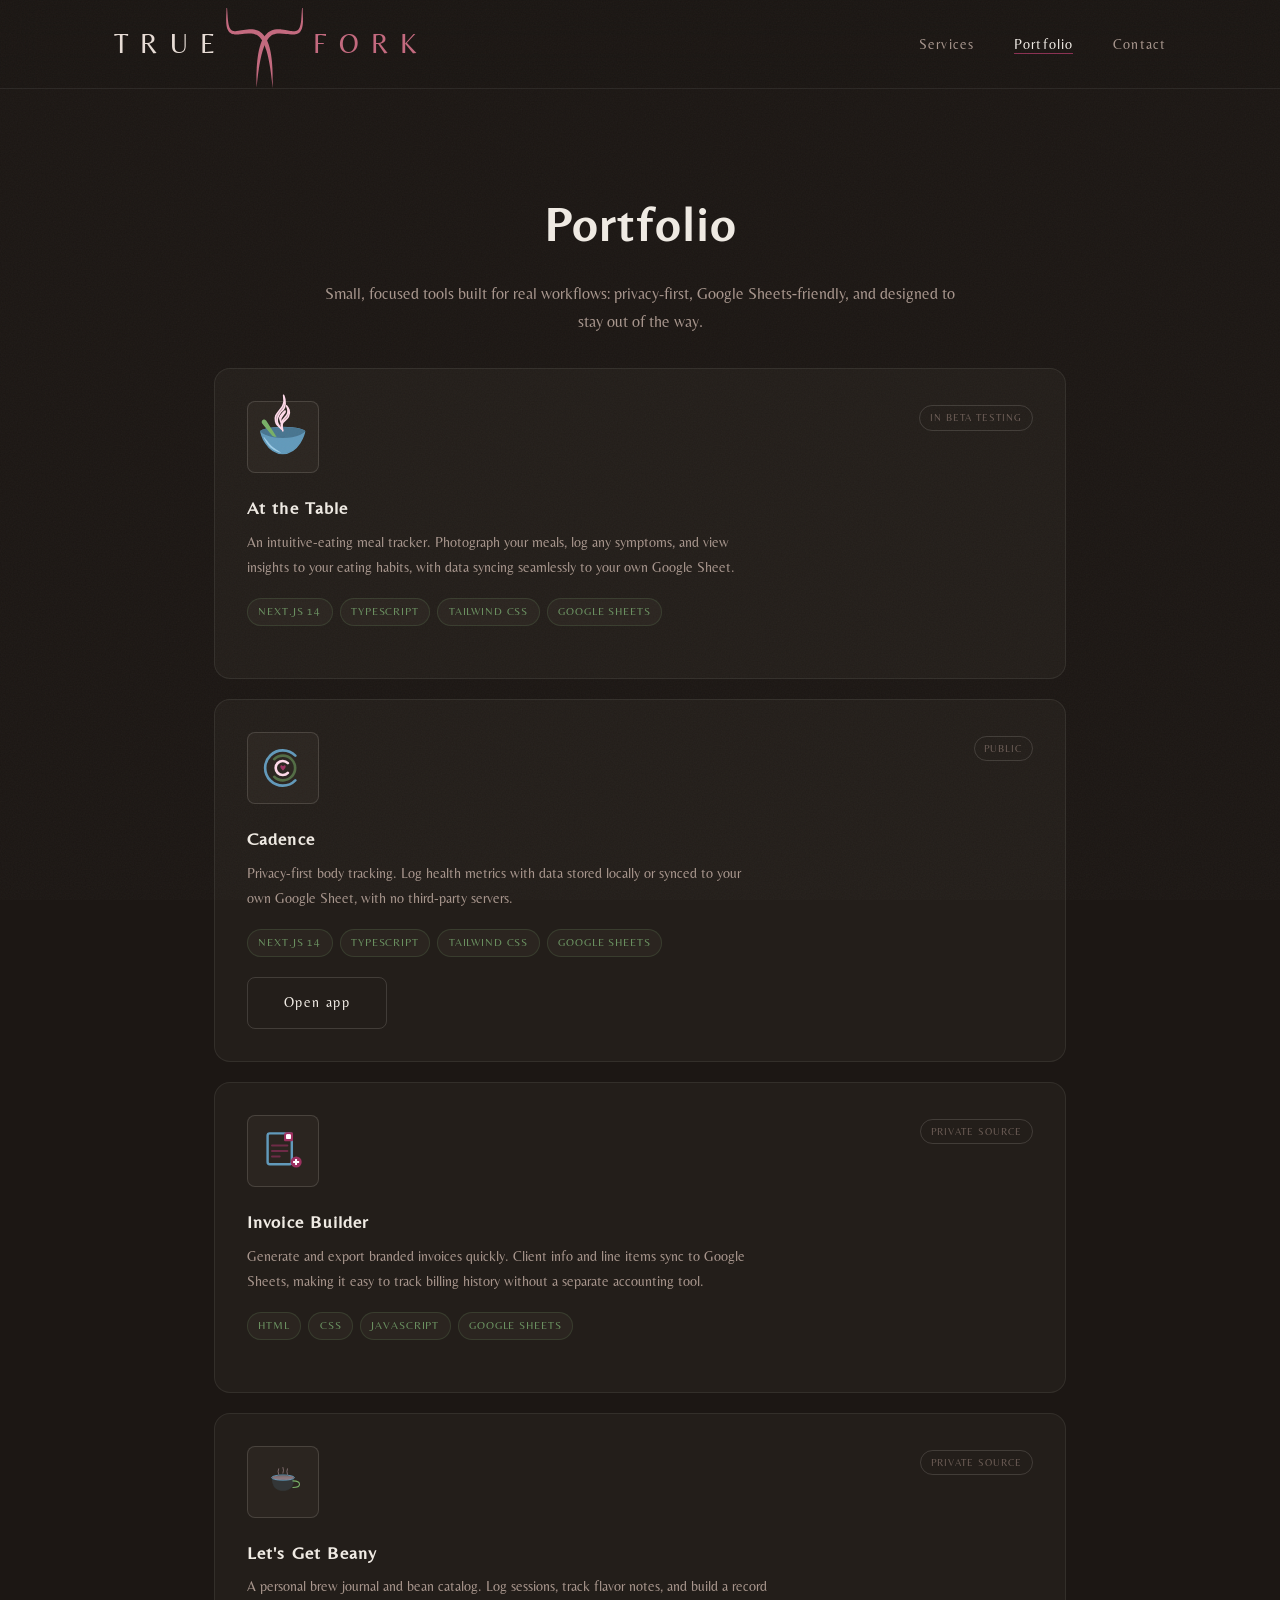
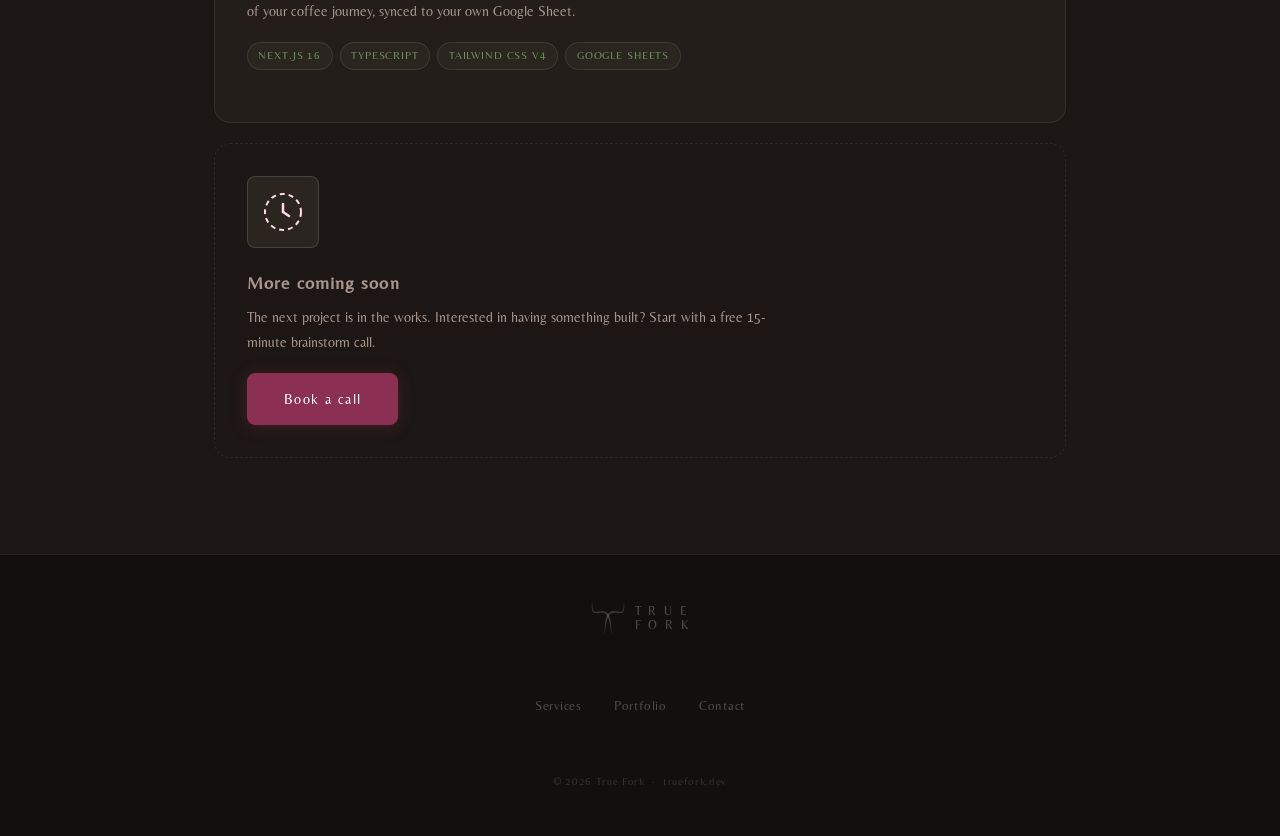
==== portfolio.html @ 31371f42 "deploy: theselfstudy/truefork-src@282e611e99841d359eaeb8f380837d7faf328e7d" ====
<!DOCTYPE html>
<html lang="en">
<head>
  <meta charset="UTF-8">
  <meta name="viewport" content="width=device-width, initial-scale=1.0">
  <title>Portfolio | True Fork</title>
  <meta name="description" content="Apps built by True Fork: practical tools for health tracking, invoicing, coffee logging, and more.">
  <link rel="preconnect" href="https://fonts.googleapis.com">
  <link rel="preconnect" href="https://fonts.gstatic.com" crossorigin>
  <link href="https://fonts.googleapis.com/css2?family=Belleza&display=swap" rel="stylesheet">
  <link rel="stylesheet" href="css/styles.css">
</head>
<body>

  <!-- ==================== HEADER ==================== -->
  <header>
    <nav>
      <a href="/" class="logo-link" aria-label="True Fork home">
        <span class="logo-true">T R U E</span>
        <svg class="logo-icon"
             id="fork-icon"
             viewBox="300 0 1200 1640"
             aria-hidden="true"
             focusable="false">
          <g class="tine-right">
          <path fill="currentColor" d="M1360.76,364.989l8.126,0.435c-0.099,1.333 -0.309,2.656 -0.408,3.988c-0.057,0.761 0.027,9.895 0.034,10.756c0.445,48.872 4.826,104.876 3.617,151.304c-1.654,63.552 -11.908,129.095 -62.617,156.01c-21.771,11.555 -42.832,11.836 -58.944,11.886c-34.491,0.108 -71.457,-4.331 -91.075,-6.533c-28.966,-3.252 -52.44,-5.823 -80.057,-6.206c-36.338,-0.504 -61.518,4.913 -83.503,14.813c-7.987,3.597 -27.406,13.107 -47.825,34.88c-1.133,1.209 -8.478,9.078 -16.068,19.234c-1.731,2.316 -9.658,12.922 -19.64,30.337c-3.822,6.668 -9.982,17.74 -19.67,39.404c-17.604,39.368 -28.422,77.781 -33.701,96.093c-12.764,44.276 -20.83,84 -26.016,109.715c-8.84,43.833 -14.304,79.631 -18.372,105.902c-11.871,76.682 -18.537,142.936 -21.925,175.036c-3.011,28.543 -5.079,50.992 -5.986,60.674c-1.429,-50.893 -1.626,-76.208 -1.585,-104.517c0.081,-56.565 1.423,-103.398 3.264,-141.899c0.281,-5.879 3.644,-68.616 10.134,-121.2c5.648,-45.767 11.76,-78.723 16.229,-100.288c0.011,-0.05 2.773,-13.076 6.826,-29.117c9.317,-36.87 18.413,-62.193 24.516,-77.783c3.023,-7.723 7.289,-17.107 7.959,-18.579c10.995,-24.183 19.922,-38.205 23.946,-44.453c13.939,-21.641 25.486,-33.844 30.56,-39.109c16.595,-17.219 34.011,-30.144 53.539,-40.058c13.611,-6.91 38.894,-17.978 78.789,-20.972c30.004,-2.252 57.022,0.932 64.73,1.81c29.343,3.346 59.828,9.209 94.956,14.944c9.422,1.538 37.754,6.133 62.861,6.927c28.581,0.904 43.603,-11.053 53.256,-23.536c23.376,-30.23 30.041,-85.275 33.849,-126.946c4.082,-44.665 5.55,-96.322 9.762,-137.424c0.079,-0.774 0.097,-0.769 0.158,-1.529c0.159,-1.998 0.122,-1.997 0.281,-3.999Z"/>
          </g>
          <g class="tine-left">
          <path fill="currentColor" d="M406.214,365.424l8.126,-0.435c0.106,1.332 0.175,2.667 0.281,3.999c0.341,4.285 1.777,14.244 4.4,57.335c1.86,30.554 3.756,69.145 7.913,105.045c7.513,64.87 23.005,109.754 56.305,122.741c14.143,5.516 28.584,4.4 36.515,3.932c25.348,-1.499 49.199,-5.56 76.808,-10.23c30.866,-5.222 66.692,-11.772 97.317,-13.362c29.551,-1.534 69.853,-0.389 108.245,16.173c28.98,12.503 48.027,29.117 58.737,39.478c13.417,12.98 22.514,24.868 29.202,34.361c13.097,18.59 20.983,34.289 23.956,40.206c1.296,2.58 8.105,16.135 14.83,32.897c4.937,12.305 9.71,26.765 10.486,29.116c9.825,29.768 16.525,57.743 20.7,76.763c0.059,0.266 2.55,11.917 5.495,28.238c8.606,47.699 12.738,87.889 13.528,95.57c4.109,39.963 6.839,80.965 8.006,107.119c0.593,13.294 3.494,78.307 2.801,166.323c-0.142,18.168 -0.844,47.202 -0.943,51.306c-0.243,10.073 -0.253,10.068 -0.552,20.718c-1.725,-18.416 -2.773,-30.44 -8.54,-84.897c-9.404,-88.802 -18.201,-143.274 -22.113,-168.454c-7.161,-46.094 -13.467,-78.134 -19.647,-107.93c-10.901,-52.556 -20.367,-84.496 -25.337,-101.569c-14.812,-50.886 -28.217,-80.199 -35.655,-96.13c-3.654,-7.828 -10.92,-22.993 -22.711,-41.688c-2.382,-3.777 -11.103,-17.705 -24.84,-32.968c-6.538,-7.263 -21.814,-23.18 -44.063,-34.606c-20.844,-10.705 -40.498,-13.969 -44.41,-14.656c-18.792,-3.3 -37.742,-3.709 -60.22,-2.775c-33.049,1.374 -67.903,6.51 -98.116,9.288c-7.946,0.731 -42.134,4.01 -71.552,2.764c-20.781,-0.881 -60.896,-6.964 -85.302,-52.268c-18.042,-33.49 -22.562,-79.116 -23.099,-126.616c-0.363,-32.143 2.544,-85.875 3.442,-119.583c0.386,-14.491 0.421,-23.715 0.417,-29.692c-0.001,-1.403 0.007,-1.403 -0.002,-1.525c-0.149,-2.002 -0.259,-1.988 -0.408,-3.988Z"/>
          </g>
        </svg>
        <span class="logo-fork">F O R K</span>
      </a>

      <button class="nav-toggle" aria-label="Toggle navigation" aria-expanded="false">
        <span></span>
        <span></span>
        <span></span>
      </button>

      <ul class="nav-links" role="list">
        <li><a href="/#services">Services</a></li>
        <li><a href="portfolio.html" aria-current="page">Portfolio</a></li>
        <li><a href="/#contact">Contact</a></li>
      </ul>
    </nav>
  </header>

  <!-- ==================== MAIN ==================== -->
  <main>

    <section class="portfolio-hero">
      <h1>Portfolio</h1>
      <p>Small, focused tools built for real workflows: privacy-first, Google Sheets&#8209;friendly, and designed to stay out of the way.</p>
    </section>

    <div class="portfolio-grid">

      <!-- At the Table -->
      <article class="app-card">
        <div class="app-card-body">
          <div class="app-icon">
            <svg width="52" height="52" viewBox="60 400 1700 1290"
                 fill="none" stroke-linecap="round" stroke-linejoin="round"
                 overflow="visible" aria-hidden="true">
              <defs>
                <clipPath id="att-clip">
                  <rect x="-200" y="360" width="2200" height="540"/>
                  <path d="M96.26,833.726c-0.536,-0.54 -0.8,-0.82 -0.8,-0.82c-0,-0 4.106,0.892 5.1,-0.161c19.402,-20.543 241.561,-131.967 814.354,-131.967c588.747,0 783.934,125.081 790.137,131.967c0.096,0.107 0.144,0.161 0.144,0.161c-0,-0 -2.21,0.767 -2.261,0.82c-4.538,4.723 -209.585,216.274 -800.795,216.274c-580.513,0 -791.474,-201.78 -805.879,-216.274Z" fill="black" stroke="none"/>
                </clipPath>
              </defs>
              <path vector-effect="non-scaling-stroke" stroke="#3D5A6B" fill="#3D5A6B" stroke-width="1.5"
                    d="M1705.12,835.715c13.528,48.303 -206.787,822.994 -804.326,822.994c-599.014,0 -817.926,-774.179 -804.532,-822.256c0.225,-0.807 0.452,-1.613 0.68,-2.418c19.402,-20.475 243.044,-142.443 815.837,-142.443c588.747,-0 786.071,137.02 792.274,143.883c0.022,0.08 0.045,0.16 0.067,0.24Z"/>
              <path stroke="none" fill="white" fill-opacity="0.18"
                    d="M189.089,1038.04c25.495,-10.791 188.512,237.441 301.521,341.516c133.213,122.683 343.602,226.96 339.866,241.187c-8.453,32.189 -296.076,-85.974 -422.238,-223.823c-117.599,-128.495 -232.135,-353.384 -219.149,-358.88Z"/>
              <path vector-effect="non-scaling-stroke" stroke="#2d4452" fill="#2d4452" stroke-width="1.5"
                    d="M96.26,833.726c-0.536,-0.54 -0.8,-0.82 -0.8,-0.82c-0,-0 4.106,0.892 5.1,-0.161c19.402,-20.543 241.561,-131.967 814.354,-131.967c588.747,0 783.934,125.081 790.137,131.967c0.096,0.107 0.144,0.161 0.144,0.161c-0,-0 -2.21,0.767 -2.261,0.82c-4.538,4.723 -209.585,216.274 -800.795,216.274c-580.513,0 -791.474,-201.78 -805.879,-216.274Z"/>
              <path vector-effect="non-scaling-stroke" stroke="#4A6741" fill="#4A6741" stroke-width="1.5"
                    clip-path="url(#att-clip)"
                    d="M781.964,1276.66c-205.954,-250.512 -413.475,-499.733 -619.429,-750.245c-2.677,-3.257 -4.612,-7.096 -6.36,-10.933c-1.702,-3.732 -3.01,-7.664 -3.939,-11.66c-0.914,-3.936 -1.429,-7.982 -1.566,-12.021c-0.137,-4.012 0.119,-8.056 0.747,-12.022c0.629,-3.966 1.635,-7.89 3.006,-11.665c1.379,-3.798 3.119,-7.487 5.206,-10.947c2.118,-3.513 4.577,-6.848 7.349,-9.872c0.012,-0.013 9.437,-8.438 9.445,-8.443c3.643,-2.12 7.096,-4.611 10.932,-6.36c3.733,-1.702 7.664,-3.009 11.66,-3.938c3.936,-0.915 7.982,-1.429 12.021,-1.567c4.013,-0.137 8.056,0.119 12.022,0.748c3.966,0.628 7.891,1.635 11.665,3.005c3.798,1.379 7.487,3.119 10.948,5.206c3.513,2.118 6.847,4.577 9.871,7.349c3.108,2.849 6.162,5.876 8.431,9.429c174.579,273.305 347.447,547.7 522.026,821.005l-4.035,2.931Z"/>
              <!--
                STEAM KNOBS — edit these three numbers:
                  scale → bigger = larger steam (0.45 was original small)
                  X     → centered formula: 900 − (scale × 1035); nudge + to shift right, − left
                  Y     → more negative = steam rises higher above the bowl
                Current: scale=0.85, X=20, Y=-313
              -->
              <g transform="translate(-1200, -1900) scale(2)">
                <path vector-effect="non-scaling-stroke" stroke="#9D8189" fill="#9D8189" fill-opacity="0.65" stroke-width="1.5"
                      d="M1066.44,700.014c0,-0 6.498,95.026 6.865,95.92c0.368,0.894 -1.656,36.017 -6.865,54.274c-5.655,19.821 -14.254,45.442 -27.067,64.654c-25.06,37.576 -96.778,118.395 -116.796,163.482c-13.683,30.817 -10.418,76.149 -4.929,104.742c4.884,25.445 17.091,49.903 32.933,70.405c17.926,23.199 74.624,68.79 74.624,68.79c1.191,5.368 -65.742,-80.419 -74.624,-127.411c-4.785,-25.312 -3.04,-51.605 4.565,-75.552c9.186,-28.924 27.337,-68.534 50.551,-97.993c26.631,-33.795 58.527,-48.204 78.348,-100.916c14.831,-39.441 10.896,-110.132 5.787,-143.972c-4.273,-28.308 -23.392,-76.423 -23.392,-76.423Z"/>
                <path vector-effect="non-scaling-stroke" stroke="#9D8189" fill="#9D8189" fill-opacity="0.65" stroke-width="1.5"
                      d="M996.418,1110.58c-8.131,27.662 18.878,86.547 18.878,86.547c0,-0 -5.637,-55.423 2.66,-74.23c12.714,-28.816 59.564,-84.181 72.804,-106.553c4.403,-7.44 3.804,-25.806 3.804,-25.806c-2.136,-2.96 -87.429,83.582 -98.146,120.042Z"/>
                <path vector-effect="non-scaling-stroke" stroke="#9D8189" fill="#9D8189" fill-opacity="0.65" stroke-width="1.5"
                      d="M1119.11,896.732c-0,-0 19.844,38.605 23.474,59.667c3.912,22.706 7.053,52.037 -0,76.564c-14.59,50.731 -92.269,116.669 -111.631,158.509c-13.387,28.928 -7.327,65.473 -4.541,92.532c2.492,24.202 26.373,74.771 26.373,74.771c-0,-0 -10.991,-47.764 -12.471,-65.546c-2.078,-24.972 -5.688,-67.548 12.471,-88.986c27.216,-32.132 82.698,-67.271 101.767,-105.845c19.069,-38.573 23.771,-92.936 12.648,-125.597c-12.648,-37.141 -48.09,-76.069 -48.09,-76.069Z"/>
              </g>
            </svg>
          </div>
          <h2 class="app-name">At the Table</h2>
          <p class="app-desc">An intuitive-eating meal tracker. Photograph your meals, log any symptoms, and view insights to your eating habits, with data syncing seamlessly to your own Google Sheet.</p>
          <div class="app-tags">
            <span class="tag">Next.js 14</span>
            <span class="tag">TypeScript</span>
            <span class="tag">Tailwind CSS</span>
            <span class="tag">Google Sheets</span>
          </div>
          <div class="app-links">
            <!-- <a href="https://att.the-self-study.com" class="btn btn-outline" target="_blank" rel="noopener">Open app</a> -->
          </div>
        </div>
        <div class="app-card-meta">
          <span class="privacy-badge">In beta testing</span>
        </div>
      </article>

      <!-- Cadence -->
      <article class="app-card">
        <div class="app-card-body">
          <div class="app-icon">
            <svg width="44" height="44" viewBox="0 0 100 100" xmlns="http://www.w3.org/2000/svg" aria-hidden="true">
              <path d="M78,22 A40,40 0 1 0 78,78" fill="none" stroke="#3D5A6B" stroke-width="6" stroke-linecap="round"/>
              <path d="M30,30 A28,28 0 1 1 30,70" fill="none" stroke="#4A6741" stroke-width="6" stroke-linecap="round" opacity="0.5"/>
              <path d="M61,39 A16,16 0 1 0 61,61" fill="none" stroke="#9D8189" stroke-width="6" stroke-linecap="round"/>
              <path d="M50,56 C50,56 44,50 44,47 C44,44 46,42 50,46 C54,42 56,44 56,47 C56,50 50,56 50,56 Z" fill="#561F37"/>
            </svg>
          </div>
          <h2 class="app-name">Cadence</h2>
          <p class="app-desc">Privacy-first body tracking. Log health metrics with data stored locally or synced to your own Google Sheet, with no third-party servers.</p>
          <div class="app-tags">
            <span class="tag">Next.js 14</span>
            <span class="tag">TypeScript</span>
            <span class="tag">Tailwind CSS</span>
            <span class="tag">Google Sheets</span>
          </div>
          <div class="app-links">
            <a href="https://the-self-study.com/cadence/" class="btn btn-outline" target="_blank" rel="noopener">Open app</a>
          </div>
        </div>
        <div class="app-card-meta">
          <span class="privacy-badge">Public</span>
        </div>
      </article>

      <!-- Invoice Builder -->
      <article class="app-card">
        <div class="app-card-body">
          <div class="app-icon">
            <svg width="44" height="44" viewBox="0 0 40 40" xmlns="http://www.w3.org/2000/svg" aria-hidden="true">
              <rect x="6" y="4" width="22" height="28" rx="2" fill="none" stroke="#3D5A6B" stroke-width="2.2"/>
              <polyline points="22,4 28,4 28,10 22,10 22,4" fill="#EEF0F2" stroke="#561F37" stroke-width="2.2" stroke-linejoin="round"/>
              <line x1="10" y1="15" x2="24" y2="15" stroke="#561F37" stroke-width="1.8" stroke-linecap="round" opacity="0.6"/>
              <line x1="10" y1="20" x2="24" y2="20" stroke="#561F37" stroke-width="1.8" stroke-linecap="round" opacity="0.6"/>
              <line x1="10" y1="25" x2="17" y2="25" stroke="#561F37" stroke-width="1.8" stroke-linecap="round" opacity="0.6"/>
              <circle cx="32" cy="30" r="5" fill="#561F37"/>
              <line x1="30" y1="30" x2="34" y2="30" stroke="white" stroke-width="1.5" stroke-linecap="round"/>
              <line x1="32" y1="28" x2="32" y2="32" stroke="white" stroke-width="1.5" stroke-linecap="round"/>
            </svg>
          </div>
          <h2 class="app-name">Invoice Builder</h2>
          <p class="app-desc">Generate and export branded invoices quickly. Client info and line items sync to Google Sheets, making it easy to track billing history without a separate accounting tool.</p>
          <div class="app-tags">
            <span class="tag">HTML</span>
            <span class="tag">CSS</span>
            <span class="tag">JavaScript</span>
            <span class="tag">Google Sheets</span>
          </div>
          <div class="app-links">
            <!-- <a href="https://apw-invoices.the-self-study.com" class="btn btn-outline" target="_blank" rel="noopener">Open app</a> -->
          </div>
        </div>
        <div class="app-card-meta">
          <span class="privacy-badge">Private source</span>
        </div>
      </article>

      <!-- Let's Get Beany -->
      <article class="app-card">
        <div class="app-card-body">
          <div class="app-icon">
            <svg width="44" height="44" viewBox="0 0 200 200" xmlns="http://www.w3.org/2000/svg" aria-hidden="true">
              <path d="M145,95 Q175,95 175,110 Q175,125 145,125" fill="none" stroke="#4A6741" stroke-width="5" stroke-linecap="round"/>
              <path d="M50,80 L150,80 Q150,140 100,140 Q50,140 50,80 Z" fill="#3D5A6B" opacity="0.15" stroke="#3D5A6B" stroke-width="2"/>
              <ellipse cx="100" cy="80" rx="52" ry="12" fill="none" stroke="#3D5A6B" stroke-width="4"/>
              <ellipse cx="100" cy="80" rx="50" ry="10" fill="#9D8189" opacity="0.4"/>
              <g stroke="#9D8189" stroke-width="2.5" fill="none" stroke-linecap="round" opacity="0.7">
                <path d="M80,65 Q75,52 80,40"/>
                <path d="M100,60 Q105,47 100,34"/>
                <path d="M120,65 Q115,52 120,40"/>
              </g>
            </svg>
          </div>
          <h2 class="app-name">Let's Get Beany</h2>
          <p class="app-desc">A personal brew journal and bean catalog. Log sessions, track flavor notes, and build a record of your coffee journey, synced to your own Google Sheet.</p>
          <div class="app-tags">
            <span class="tag">Next.js 16</span>
            <span class="tag">TypeScript</span>
            <span class="tag">Tailwind CSS v4</span>
            <span class="tag">Google Sheets</span>
          </div>
          <div class="app-links">
            <!-- <a href="https://lgb.the-self-study.com/" class="btn btn-outline" target="_blank" rel="noopener">Open app</a> -->
          </div>
        </div>
        <div class="app-card-meta">
          <span class="privacy-badge">Private source</span>
        </div>
      </article>

      <!-- Coming soon -->
      <article class="app-card coming-soon">
        <div class="app-card-body">
          <div class="app-icon">
            <svg width="44" height="44" viewBox="0 0 44 44" xmlns="http://www.w3.org/2000/svg" aria-hidden="true">
              <circle cx="22" cy="22" r="18" fill="none" stroke="#9D8189" stroke-width="2" stroke-dasharray="5 4"/>
              <line x1="22" y1="14" x2="22" y2="22" stroke="#9D8189" stroke-width="2.5" stroke-linecap="round"/>
              <line x1="22" y1="22" x2="28" y2="26" stroke="#9D8189" stroke-width="2.5" stroke-linecap="round"/>
            </svg>
          </div>
          <h2 class="app-name">More coming soon</h2>
          <p class="app-desc">The next project is in the works. Interested in having something built? Start with a free 15-minute brainstorm call.</p>
          <div class="app-links">
            <a href="https://tidycal.com/truefork" class="btn btn-primary">Book a call</a>
          </div>
        </div>
        <div class="app-card-meta"></div>
      </article>

    </div>
  </main>

  <!-- ==================== FOOTER ==================== -->
  <footer>
    <div class="footer-inner">
      <a href="/" class="footer-logo" aria-label="True Fork home">
        <svg viewBox="350 40 1100 1640" aria-hidden="true" focusable="false">
          <path fill="currentColor" d="M1360.76,364.989l8.126,0.435c-0.099,1.333 -0.309,2.656 -0.408,3.988c-0.057,0.761 0.027,9.895 0.034,10.756c0.445,48.872 4.826,104.876 3.617,151.304c-1.654,63.552 -11.908,129.095 -62.617,156.01c-21.771,11.555 -42.832,11.836 -58.944,11.886c-34.491,0.108 -71.457,-4.331 -91.075,-6.533c-28.966,-3.252 -52.44,-5.823 -80.057,-6.206c-36.338,-0.504 -61.518,4.913 -83.503,14.813c-7.987,3.597 -27.406,13.107 -47.825,34.88c-1.133,1.209 -8.478,9.078 -16.068,19.234c-1.731,2.316 -9.658,12.922 -19.64,30.337c-3.822,6.668 -9.982,17.74 -19.67,39.404c-17.604,39.368 -28.422,77.781 -33.701,96.093c-12.764,44.276 -20.83,84 -26.016,109.715c-8.84,43.833 -14.304,79.631 -18.372,105.902c-11.871,76.682 -18.537,142.936 -21.925,175.036c-3.011,28.543 -5.079,50.992 -5.986,60.674c-1.429,-50.893 -1.626,-76.208 -1.585,-104.517c0.081,-56.565 1.423,-103.398 3.264,-141.899c0.281,-5.879 3.644,-68.616 10.134,-121.2c5.648,-45.767 11.76,-78.723 16.229,-100.288c0.011,-0.05 2.773,-13.076 6.826,-29.117c9.317,-36.87 18.413,-62.193 24.516,-77.783c3.023,-7.723 7.289,-17.107 7.959,-18.579c10.995,-24.183 19.922,-38.205 23.946,-44.453c13.939,-21.641 25.486,-33.844 30.56,-39.109c16.595,-17.219 34.011,-30.144 53.539,-40.058c13.611,-6.91 38.894,-17.978 78.789,-20.972c30.004,-2.252 57.022,0.932 64.73,1.81c29.343,3.346 59.828,9.209 94.956,14.944c9.422,1.538 37.754,6.133 62.861,6.927c28.581,0.904 43.603,-11.053 53.256,-23.536c23.376,-30.23 30.041,-85.275 33.849,-126.946c4.082,-44.665 5.55,-96.322 9.762,-137.424c0.079,-0.774 0.097,-0.769 0.158,-1.529c0.159,-1.998 0.122,-1.997 0.281,-3.999Z"/>
          <path fill="currentColor" d="M406.214,365.424l8.126,-0.435c0.106,1.332 0.175,2.667 0.281,3.999c0.341,4.285 1.777,14.244 4.4,57.335c1.86,30.554 3.756,69.145 7.913,105.045c7.513,64.87 23.005,109.754 56.305,122.741c14.143,5.516 28.584,4.4 36.515,3.932c25.348,-1.499 49.199,-5.56 76.808,-10.23c30.866,-5.222 66.692,-11.772 97.317,-13.362c29.551,-1.534 69.853,-0.389 108.245,16.173c28.98,12.503 48.027,29.117 58.737,39.478c13.417,12.98 22.514,24.868 29.202,34.361c13.097,18.59 20.983,34.289 23.956,40.206c1.296,2.58 8.105,16.135 14.83,32.897c4.937,12.305 9.71,26.765 10.486,29.116c9.825,29.768 16.525,57.743 20.7,76.763c0.059,0.266 2.55,11.917 5.495,28.238c8.606,47.699 12.738,87.889 13.528,95.57c4.109,39.963 6.839,80.965 8.006,107.119c0.593,13.294 3.494,78.307 2.801,166.323c-0.142,18.168 -0.844,47.202 -0.943,51.306c-0.243,10.073 -0.253,10.068 -0.552,20.718c-1.725,-18.416 -2.773,-30.44 -8.54,-84.897c-9.404,-88.802 -18.201,-143.274 -22.113,-168.454c-7.161,-46.094 -13.467,-78.134 -19.647,-107.93c-10.901,-52.556 -20.367,-84.496 -25.337,-101.569c-14.812,-50.886 -28.217,-80.199 -35.655,-96.13c-3.654,-7.828 -10.92,-22.993 -22.711,-41.688c-2.382,-3.777 -11.103,-17.705 -24.84,-32.968c-6.538,-7.263 -21.814,-23.18 -44.063,-34.606c-20.844,-10.705 -40.498,-13.969 -44.41,-14.656c-18.792,-3.3 -37.742,-3.709 -60.22,-2.775c-33.049,1.374 -67.903,6.51 -98.116,9.288c-7.946,0.731 -42.134,4.01 -71.552,2.764c-20.781,-0.881 -60.896,-6.964 -85.302,-52.268c-18.042,-33.49 -22.562,-79.116 -23.099,-126.616c-0.363,-32.143 2.544,-85.875 3.442,-119.583c0.386,-14.491 0.421,-23.715 0.417,-29.692c-0.001,-1.403 0.007,-1.403 -0.002,-1.525c-0.149,-2.002 -0.259,-1.988 -0.408,-3.988Z"/>
        </svg>
        <div class="footer-logo-text">
          <span>T R U E</span>
          <span>F O R K</span>
        </div>
      </a>

      <nav aria-label="Footer navigation">
        <ul class="footer-nav">
          <li><a href="/#services">Services</a></li>
          <li><a href="portfolio.html">Portfolio</a></li>
          <li><a href="/#contact">Contact</a></li>
        </ul>
      </nav>

      <p class="footer-copy">&copy; 2026 True Fork &nbsp;&middot;&nbsp; truefork.dev</p>
    </div>
  </footer>

  <script src="js/main.js"></script>
</body>
</html>
---- css/styles.css ----
/* ============================================================
   TRUE FORK — styles.css
   truefork.dev
   Direction C: Warm luxury dark
   ============================================================ */

:root {
  --draw-speed: 1.2s;

  /* ---- Colors ---- */
  --color-bg:         #1c1714;
  --color-surface:    #231e1a;
  --color-surface-2:  #2b2520;
  --color-border:     rgba(240, 235, 228, 0.08);
  --color-border-mod: rgba(240, 235, 228, 0.15);

  --color-text:       #f0ebe4;
  --color-text-muted: #a8968d;
  --color-text-dim:   #6b5c55;

  --color-accent:     #8B3052;
  --color-teal:       #5B8A9E;
  --color-green:      #6A9060;
  --color-glow:       rgba(139, 48, 82, 0.22);

  /* Logo */
  --logo-true: #e8ddd6;
  --logo-fork: #c4697e;

  /* ---- Typography ---- */
  --font: 'Belleza', Georgia, serif;

  /* ---- Spacing ---- */
  --space-sm: 1rem;
  --space-md: 2rem;
  --space-lg: 4rem;
  --space-xl: 6rem;

  /* ---- Layout ---- */
  --max-w:    1100px;
  --radius:   8px;
  --radius-lg: 16px;
  --diag:     80px;
}

/* ============================================================
   RESET
   ============================================================ */

*, *::before, *::after { box-sizing: border-box; margin: 0; padding: 0; }
html { scroll-behavior: smooth; }

body {
  font-family: var(--font);
  background: var(--color-bg);
  color: var(--color-text);
  line-height: 1.65;
  font-size: 1rem;
}

/* Grain texture overlay */
body::after {
  content: '';
  position: fixed;
  inset: 0;
  z-index: 9998;
  pointer-events: none;
  opacity: 0.038;
  background-image: url("data:image/svg+xml,%3Csvg xmlns=%22http://www.w3.org/2000/svg%22 width=%22300%22 height=%22300%22%3E%3Cfilter id=%22noise%22%3E%3CfeTurbulence type=%22fractalNoise%22 baseFrequency=%220.75%22 numOctaves=%224%22 stitchTiles=%22stitch%22/%3E%3C/filter%3E%3Crect width=%22300%22 height=%22300%22 filter=%22url(%23noise)%22/%3E%3C/svg%3E");
}

img, svg { display: block; max-width: 100%; }
a { color: inherit; }
ul { list-style: none; }
button { cursor: pointer; font-family: inherit; background: none; border: none; }

/* ============================================================
   HEADER / NAV
   ============================================================ */

header {
  position: sticky;
  top: 0;
  z-index: 100;
  background: rgba(28, 23, 20, 0.82);
  backdrop-filter: blur(18px);
  -webkit-backdrop-filter: blur(18px);
  border-bottom: 1px solid var(--color-border);
}

nav {
  max-width: var(--max-w);
  margin: 0 auto;
  padding: 0 1.5rem;
  height: 88px;
  display: flex;
  align-items: center;
  gap: 1.5rem;
  position: relative;
  overflow: hidden;
}

/* ---- Logo ---- */

.logo-link {
  display: flex;
  align-items: center;
  gap: 0;
  text-decoration: none;
  flex-shrink: 0;
}

.logo-icon {
  width: auto;
  height: 130px;
  flex-shrink: 0;
  color: var(--logo-fork);
}

@keyframes tine-reveal {
  from { clip-path: inset(0 100% 0 0); }
  to   { clip-path: inset(0 0%   0 0); }
}

.logo-icon.is-drawing .tine-left {
  animation: tine-reveal calc(var(--draw-speed) * 0.7)
             cubic-bezier(0.4, 0, 0.2, 1) 0s backwards;
}

.logo-icon.is-drawing .tine-right {
  animation: tine-reveal calc(var(--draw-speed) * 0.7)
             cubic-bezier(0.4, 0, 0.2, 1)
             calc(var(--draw-speed) * 0.35) backwards;
}

.logo-true,
.logo-fork {
  line-height: 1;
}

.logo-true {
  font-size: 1.7rem;
  letter-spacing: 0.10em;
  color: var(--logo-true);
}

.logo-fork {
  font-size: 1.7rem;
  letter-spacing: 0.10em;
  color: var(--logo-fork);
}

/* ---- Nav links ---- */

.nav-links {
  display: flex;
  gap: 2.5rem;
  margin-left: auto;
}

.nav-links a {
  text-decoration: none;
  font-size: 0.875rem;
  letter-spacing: 0.08em;
  color: var(--color-text-muted);
  transition: color 0.2s;
  position: relative;
  padding-bottom: 2px;
}

.nav-links a::after {
  content: '';
  position: absolute;
  bottom: 0;
  left: 0;
  width: 0;
  height: 1px;
  background: var(--color-accent);
  transition: width 0.25s ease;
}

.nav-links a:hover                    { color: var(--color-text); }
.nav-links a:hover::after             { width: 100%; }
.nav-links a[aria-current="page"]     { color: var(--color-text); }
.nav-links a[aria-current="page"]::after { width: 100%; }

/* ---- Hamburger ---- */

.nav-toggle {
  display: none;
  flex-direction: column;
  justify-content: center;
  gap: 5px;
  padding: 4px;
  margin-left: auto;
  width: 32px;
  height: 32px;
}

.nav-toggle span {
  display: block;
  width: 22px;
  height: 2px;
  background: var(--color-text-muted);
  border-radius: 2px;
  transition: transform 0.3s ease, opacity 0.3s ease;
}

@media (max-width: 640px) {
  .nav-toggle { display: flex; }

  .nav-links {
    display: none;
    position: absolute;
    top: 100%;
    left: 0;
    right: 0;
    background: rgba(28, 23, 20, 0.97);
    backdrop-filter: blur(18px);
    flex-direction: column;
    gap: 0;
    border-bottom: 1px solid var(--color-border);
    padding: 0.5rem 0;
  }

  .nav-links.is-open { display: flex; }

  .nav-links a {
    display: block;
    padding: 0.875rem 1.5rem;
  }

  .nav-toggle.is-open span:nth-child(1) { transform: translateY(7px)  rotate(45deg);  }
  .nav-toggle.is-open span:nth-child(2) { opacity: 0; transform: scaleX(0); }
  .nav-toggle.is-open span:nth-child(3) { transform: translateY(-7px) rotate(-45deg); }
}

/* ============================================================
   HERO
   ============================================================ */

.hero {
  min-height: 100vh;
  display: flex;
  align-items: center;
  padding: 8rem 0 calc(var(--space-xl) + var(--diag) + 2rem);
  position: relative;
  overflow: hidden;
  background:
    radial-gradient(ellipse 70% 60% at 68% 55%, rgba(139, 48, 82, 0.1) 0%, transparent 100%),
    var(--color-bg);
  clip-path: polygon(0 0, 100% 0, 100% calc(100% - var(--diag)), 0 100%);
}

.hero-content {
  max-width: var(--max-w);
  width: 100%;
  margin: 0 auto;
  padding: 0 1.5rem;
  position: relative;
  z-index: 1;
}

.hero h1 {
  font-size: clamp(2.75rem, 6.5vw, 5.25rem);
  letter-spacing: 0.015em;
  line-height: 1.08;
  color: var(--color-text);
  margin-bottom: 1.5rem;
  max-width: 600px;
}

.hero p {
  font-size: clamp(1rem, 2vw, 1.1rem);
  color: var(--color-text-muted);
  max-width: 460px;
  margin-bottom: 2.5rem;
  line-height: 1.8;
}

/* Large ghosted fork — decorative right-side anchor */
.hero-decoration {
  position: absolute;
  right: 4%;
  top: 50%;
  transform: translateY(-50%);
  width: 44vw;
  max-width: 560px;
  color: var(--color-accent);
  opacity: 0.07;
  pointer-events: none;
  user-select: none;
}

.hero-decoration svg {
  width: 100%;
  height: auto;
}

@media (max-width: 768px) {
  .hero-decoration { opacity: 0.04; width: 70vw; right: -10%; }
}

@media (max-width: 480px) {
  .hero-decoration { display: none; }
}

/* ============================================================
   BUTTONS
   ============================================================ */

.btn {
  display: inline-block;
  padding: 0.85rem 2.25rem;
  font-family: var(--font);
  font-size: 0.875rem;
  letter-spacing: 0.1em;
  text-decoration: none;
  border-radius: var(--radius);
  transition: background 0.2s, color 0.2s, transform 0.15s, box-shadow 0.2s;
  border: 1.5px solid transparent;
}

.btn:hover  { transform: translateY(-2px); }
.btn:active { transform: translateY(0); }

.btn-primary {
  background: var(--color-accent);
  color: #fff;
  border-color: var(--color-accent);
  box-shadow: 0 2px 16px rgba(139, 48, 82, 0.35);
}

.btn-primary:hover {
  background: #9e3660;
  border-color: #9e3660;
  box-shadow: 0 6px 28px rgba(139, 48, 82, 0.5);
}

.btn-outline {
  background: transparent;
  color: var(--color-text);
  border-color: var(--color-border-mod);
}

.btn-outline:hover {
  background: var(--color-surface-2);
  border-color: rgba(240, 235, 228, 0.28);
}

/* ============================================================
   SECTION LABEL (eyebrow)
   ============================================================ */

.section-label {
  display: block;
  font-size: 0.68rem;
  letter-spacing: 0.3em;
  text-transform: uppercase;
  color: var(--color-text-dim);
  margin-bottom: 1.5rem;
}

/* ============================================================
   WHO I AM
   ============================================================ */

.who-i-am {
  background: var(--color-surface);
  padding: calc(var(--space-xl) + var(--diag)) 1.5rem calc(var(--space-xl) + var(--diag) + 2rem);
  margin-top: calc(-1 * var(--diag));
  position: relative;
  clip-path: polygon(0 0, 100% 0, 100% calc(100% - var(--diag)), 0 100%);
}

.who-i-am-inner {
  max-width: var(--max-w);
  margin: 0 auto;
}

.who-i-am-lead {
  margin-bottom: var(--space-lg);
}

.who-i-am-headline {
  font-size: clamp(2.25rem, 5vw, 4rem);
  letter-spacing: 0.015em;
  line-height: 1.1;
  color: var(--color-text);
}

.who-i-am-columns {
  display: grid;
  grid-template-columns: 200px 1fr;
  gap: 3.5rem;
  align-items: start;
  margin-bottom: var(--space-lg);
}

.who-i-am-photo-wrap {
  aspect-ratio: 3/4;
  border: 1px solid var(--color-border-mod);
  border-radius: var(--radius-lg);
  background: var(--color-surface-2);
  display: flex;
  flex-direction: column;
  align-items: center;
  justify-content: center;
  gap: 0.75rem;
  color: var(--color-text-muted);
}

.who-i-am-photo-wrap svg { opacity: 0.22; }

.who-i-am-photo-label {
  font-size: 0.63rem;
  letter-spacing: 0.12em;
  text-transform: uppercase;
  text-align: center;
  line-height: 1.7;
  color: var(--color-text-dim);
}

.who-i-am-text-col {
  display: flex;
  flex-direction: column;
  gap: 1.25rem;
}

.who-i-am-text-col p {
  font-size: 1rem;
  color: var(--color-text-muted);
  line-height: 1.85;
}

.who-i-am-pivot {
  font-size: 1.05rem !important;
  color: var(--color-text) !important;
  font-style: italic;
}

.pull-quote {
  font-size: clamp(1.5rem, 3.5vw, 2.5rem);
  letter-spacing: 0.02em;
  line-height: 1.3;
  color: var(--color-accent);
  border-left: 2px solid var(--color-accent);
  padding: 0.25rem 0 0.25rem 1.75rem;
  margin: var(--space-md) 0;
  font-style: italic;
  max-width: 820px;
}

.who-i-am-closer {
  display: flex;
  flex-direction: column;
  gap: 1.25rem;
  max-width: 720px;
}

.who-i-am-closer p {
  font-size: 1rem;
  color: var(--color-text-muted);
  line-height: 1.85;
}

.who-i-am-coda {
  font-size: clamp(1.75rem, 3.5vw, 2.75rem);
  color: var(--logo-fork);
  line-height: 1.2;
  letter-spacing: 0.02em;
  margin-top: 0.5rem;
}

@media (max-width: 640px) {
  .who-i-am-columns {
    grid-template-columns: 1fr;
  }
  .who-i-am-photo-wrap {
    aspect-ratio: 4/3;
    max-width: 200px;
  }
}

/* ============================================================
   SERVICES
   ============================================================ */

.services {
  background: var(--color-bg);
  padding: calc(var(--space-xl) + var(--diag)) 1.5rem var(--space-xl);
  margin-top: calc(-1 * var(--diag));
}

.services-inner {
  max-width: var(--max-w);
  margin: 0 auto;
}

/* Bento grid — diagonal offset layout */
.services-bento {
  display: grid;
  grid-template-columns: repeat(3, 1fr);
  gap: 1rem;
}

.service-card:nth-child(1) { grid-column: span 2; }
.service-card:nth-child(2) { grid-column: span 1; }
.service-card:nth-child(3) { grid-column: span 1; }
.service-card:nth-child(4) { grid-column: span 2; }

.service-card {
  background: var(--color-surface);
  border: 1px solid var(--color-border);
  border-radius: var(--radius-lg);
  padding: 2rem;
  display: flex;
  flex-direction: column;
  gap: 0.75rem;
  opacity: 0;
  transform: translateY(22px);
  transition: border-color 0.25s, box-shadow 0.25s,
              opacity 0.55s ease, transform 0.55s ease;
}

.service-card:hover {
  border-color: rgba(139, 48, 82, 0.3);
  box-shadow: 0 8px 40px rgba(0, 0, 0, 0.4),
              0 0 0 1px rgba(139, 48, 82, 0.1);
}

.service-card.is-visible { opacity: 1; transform: translateY(0); }

.service-card:nth-child(1).is-visible { transition-delay: 0ms; }
.service-card:nth-child(2).is-visible { transition-delay: 100ms; }
.service-card:nth-child(3).is-visible { transition-delay: 200ms; }
.service-card:nth-child(4).is-visible { transition-delay: 300ms; }

@media (max-width: 640px) {
  .services-bento { grid-template-columns: 1fr; }
  .service-card:nth-child(n) { grid-column: span 1; }
}

.service-name {
  font-size: 0.9rem;
  letter-spacing: 0.2em;
  text-transform: uppercase;
  color: var(--color-green);
}

.service-desc {
  font-size: 0.92rem;
  color: var(--color-text-muted);
  line-height: 1.75;
  flex: 1;
}

/* Wide cards (1st and 4th) — horizontal split layout */
.service-card:nth-child(1),
.service-card:nth-child(4) {
  flex-direction: row;
  align-items: center;
  gap: 0;
  padding: 2.25rem 2.5rem;
}

.service-card:nth-child(1) .service-name,
.service-card:nth-child(4) .service-name {
  flex: 0 0 200px;
  font-size: 1.3rem;
  letter-spacing: 0.04em;
  text-transform: none;
  line-height: 1.25;
  padding-right: 2rem;
  padding-top: 0.1rem;
}

.service-card:nth-child(1) .service-desc,
.service-card:nth-child(4) .service-desc {
  flex: 1;
  font-size: 0.95rem;
  border-left: 1px solid var(--color-border);
  padding-left: 2rem;
}

@media (max-width: 640px) {
  .service-card:nth-child(1),
  .service-card:nth-child(4) {
    flex-direction: column;
    padding: 2rem;
    gap: 0.75rem;
  }

  .service-card:nth-child(1) .service-name,
  .service-card:nth-child(4) .service-name {
    flex: unset;
    font-size: 0.78rem;
    letter-spacing: 0.2em;
    text-transform: uppercase;
    padding-right: 0;
    padding-top: 0;
  }

  .service-card:nth-child(1) .service-desc,
  .service-card:nth-child(4) .service-desc {
    border-left: none;
    padding-left: 0;
  }
}

/* ============================================================
   CONTACT / CTA
   ============================================================ */

.contact {
  padding: var(--space-xl) 1.5rem;
  text-align: center;
  position: relative;
  overflow: hidden;
  background: var(--color-bg);
}

/* Burgundy radial glow behind CTA */
.contact::before {
  content: '';
  position: absolute;
  left: 50%;
  top: 50%;
  transform: translate(-50%, -50%);
  width: 700px;
  height: 350px;
  background: radial-gradient(ellipse, var(--color-glow) 0%, transparent 70%);
  pointer-events: none;
}

.contact-inner {
  max-width: 560px;
  margin: 0 auto;
  position: relative;
  z-index: 1;
}

.contact h2 {
  font-size: clamp(1.75rem, 4vw, 3rem);
  letter-spacing: 0.04em;
  color: var(--color-text);
  margin-bottom: 1rem;
  line-height: 1.2;
}

.contact p {
  font-size: 1rem;
  color: var(--color-text-muted);
  margin-bottom: 2rem;
  line-height: 1.75;
}

/* ============================================================
   FOOTER
   ============================================================ */

footer {
  background: #130f0d;
  padding: 2.75rem 1.5rem;
  border-top: 1px solid var(--color-border);
}

.footer-inner {
  max-width: var(--max-w);
  margin: 0 auto;
  display: flex;
  flex-direction: column;
  align-items: center;
  gap: 1.5rem;
}

.footer-logo {
  display: flex;
  align-items: center;
  gap: 0.5rem;
  text-decoration: none;
  height: 38px;
  overflow: hidden;
}

.footer-logo svg {
  width: auto;
  height: 55px;
  color: rgba(240, 235, 228, 0.18);
}

.footer-logo-text {
  display: flex;
  flex-direction: column;
  line-height: 1;
  gap: 0.15em;
}

.footer-logo-text span {
  font-family: var(--font);
  font-size: 0.75rem;
  letter-spacing: 0.2em;
  color: rgba(240, 235, 228, 0.28);
}

.footer-nav {
  display: flex;
  gap: 2rem;
  flex-wrap: wrap;
  justify-content: center;
}

.footer-nav a {
  font-size: 0.8rem;
  letter-spacing: 0.06em;
  text-decoration: none;
  color: rgba(240, 235, 228, 0.28);
  transition: color 0.2s;
}

.footer-nav a:hover { color: rgba(240, 235, 228, 0.7); }

.footer-copy {
  font-size: 0.7rem;
  color: rgba(240, 235, 228, 0.16);
  letter-spacing: 0.06em;
}

/* ============================================================
   PORTFOLIO PAGE
   ============================================================ */

.portfolio-hero {
  padding: var(--space-xl) 1.5rem var(--space-md);
  text-align: center;
  max-width: 680px;
  margin: 0 auto;
}

.portfolio-hero h1 {
  font-size: clamp(1.75rem, 4vw, 3rem);
  letter-spacing: 0.06em;
  color: var(--color-text);
  margin-bottom: 1rem;
}

.portfolio-hero p {
  font-size: 1rem;
  color: var(--color-text-muted);
  line-height: 1.75;
}

.portfolio-grid {
  max-width: 900px;
  margin: 0 auto;
  padding: 0 1.5rem var(--space-xl);
  display: grid;
  gap: 1.25rem;
}

/* ---- App cards ---- */

.app-card {
  background: var(--color-surface);
  border: 1px solid var(--color-border);
  border-radius: var(--radius-lg);
  padding: 2rem;
  display: grid;
  grid-template-columns: 1fr auto;
  gap: 1.5rem;
  align-items: start;
  transition: border-color 0.2s, box-shadow 0.2s;
}

.app-card:hover {
  border-color: rgba(91, 138, 158, 0.3);
  box-shadow: 0 6px 32px rgba(0, 0, 0, 0.4);
}

.app-icon {
  display: inline-flex;
  align-items: center;
  justify-content: center;
  width: 72px;
  height: 72px;
  background: var(--color-surface-2);
  border: 1px solid var(--color-border-mod);
  border-radius: var(--radius);
  margin-bottom: 1.25rem;
  padding: 12px;
  flex-shrink: 0;
}

.app-icon svg {
  filter: brightness(1.7) saturate(1.15);
}

.app-name {
  font-size: 1.15rem;
  letter-spacing: 0.06em;
  color: var(--color-text);
  margin-bottom: 0.4rem;
}

.app-desc {
  font-size: 0.9rem;
  color: var(--color-text-muted);
  line-height: 1.75;
  margin-bottom: 1.1rem;
  max-width: 520px;
}

.app-tags {
  display: flex;
  gap: 0.45rem;
  flex-wrap: wrap;
  margin-bottom: 1.25rem;
}

.tag {
  font-size: 0.68rem;
  letter-spacing: 0.08em;
  text-transform: uppercase;
  padding: 0.25rem 0.65rem;
  border-radius: 999px;
  background: var(--color-surface-2);
  color: var(--color-green);
  border: 1px solid rgba(106, 144, 96, 0.22);
}

.app-links {
  display: flex;
  gap: 0.75rem;
  flex-wrap: wrap;
}

.app-card-meta {
  display: flex;
  flex-direction: column;
  align-items: flex-end;
  gap: 0.5rem;
  padding-top: 0.25rem;
}

.privacy-badge {
  font-size: 0.65rem;
  letter-spacing: 0.1em;
  text-transform: uppercase;
  color: var(--color-text-dim);
  border: 1px solid var(--color-border-mod);
  padding: 0.2rem 0.6rem;
  border-radius: 999px;
  white-space: nowrap;
}

.app-card.coming-soon {
  background: var(--color-bg);
  border-style: dashed;
  border-color: var(--color-border);
}

.app-card.coming-soon .app-name { color: var(--color-text-muted); }

@media (max-width: 540px) {
  .app-card { grid-template-columns: 1fr; }
  .app-card-meta { align-items: flex-start; }
}

/* ============================================================
   REDUCED MOTION
   ============================================================ */

@media (prefers-reduced-motion: reduce) {
  .service-card {
    opacity: 1;
    transform: none;
    transition: border-color 0.2s, box-shadow 0.2s;
  }
}
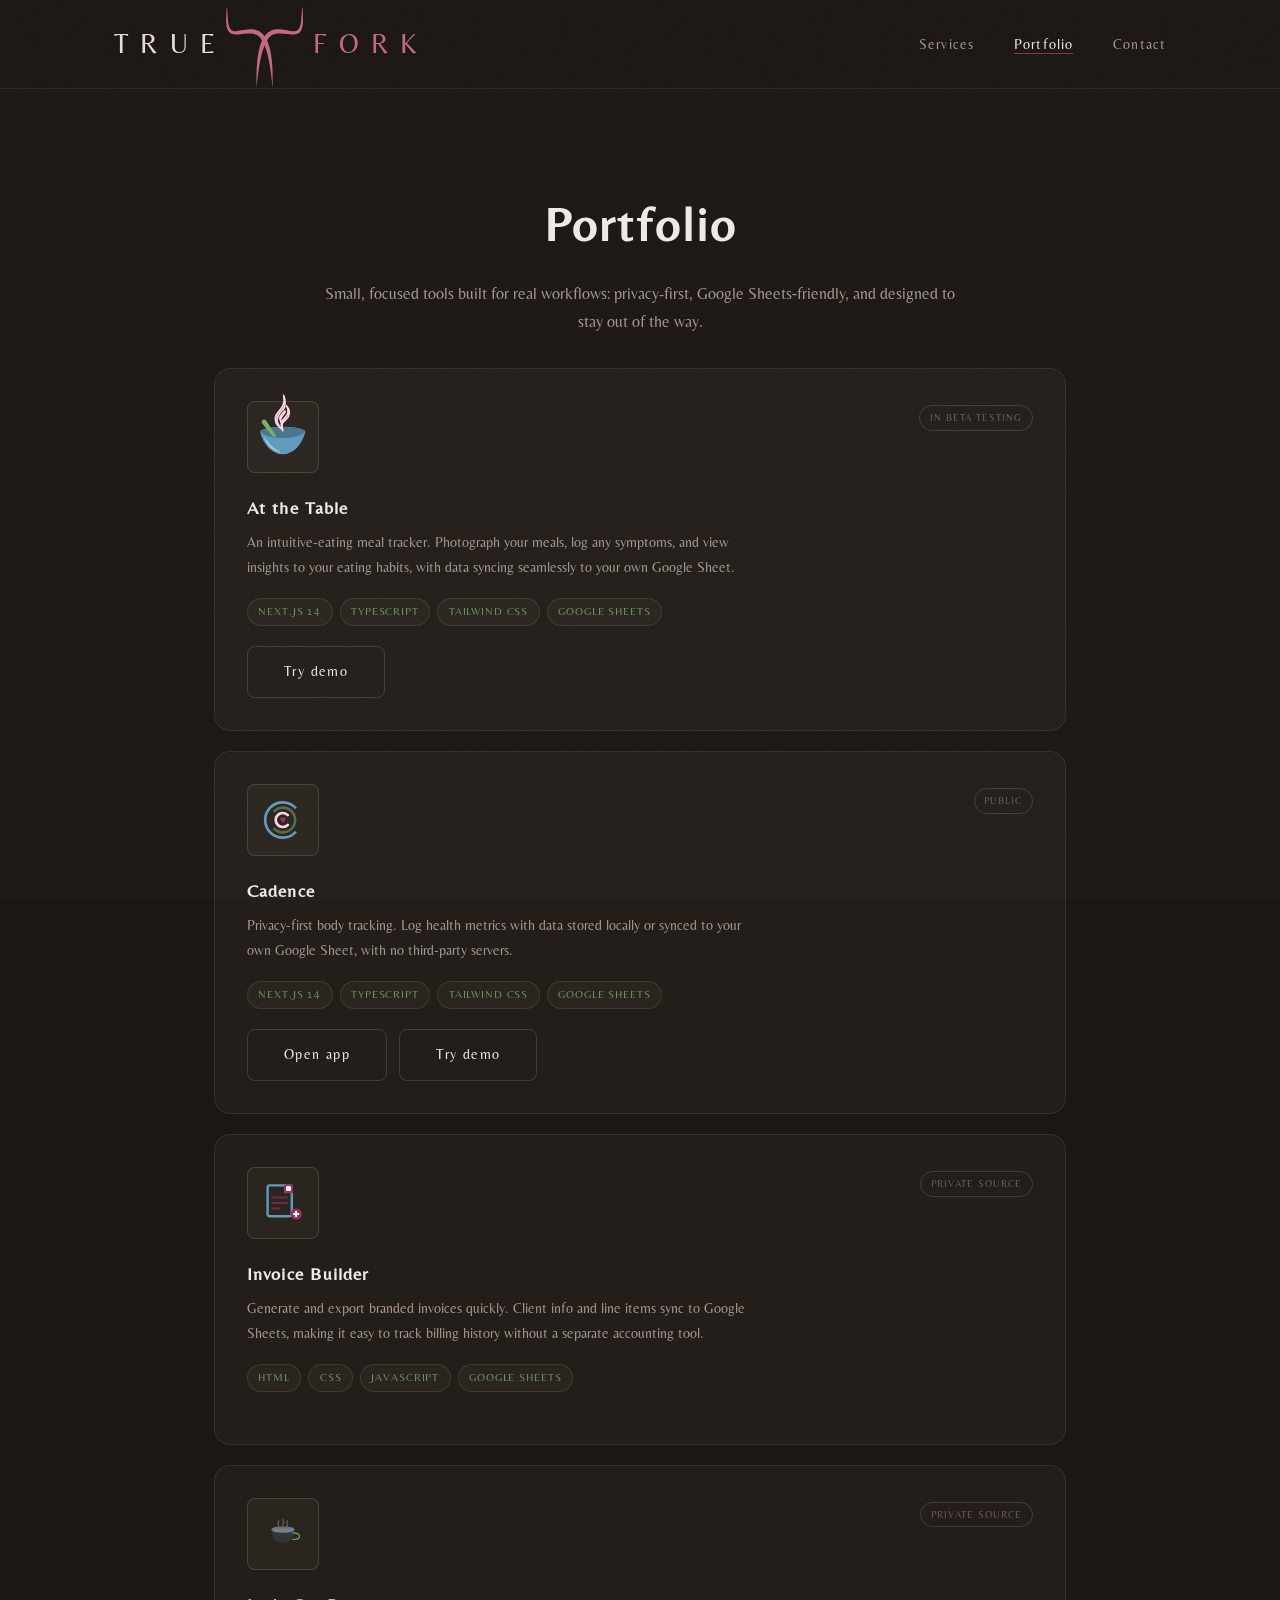
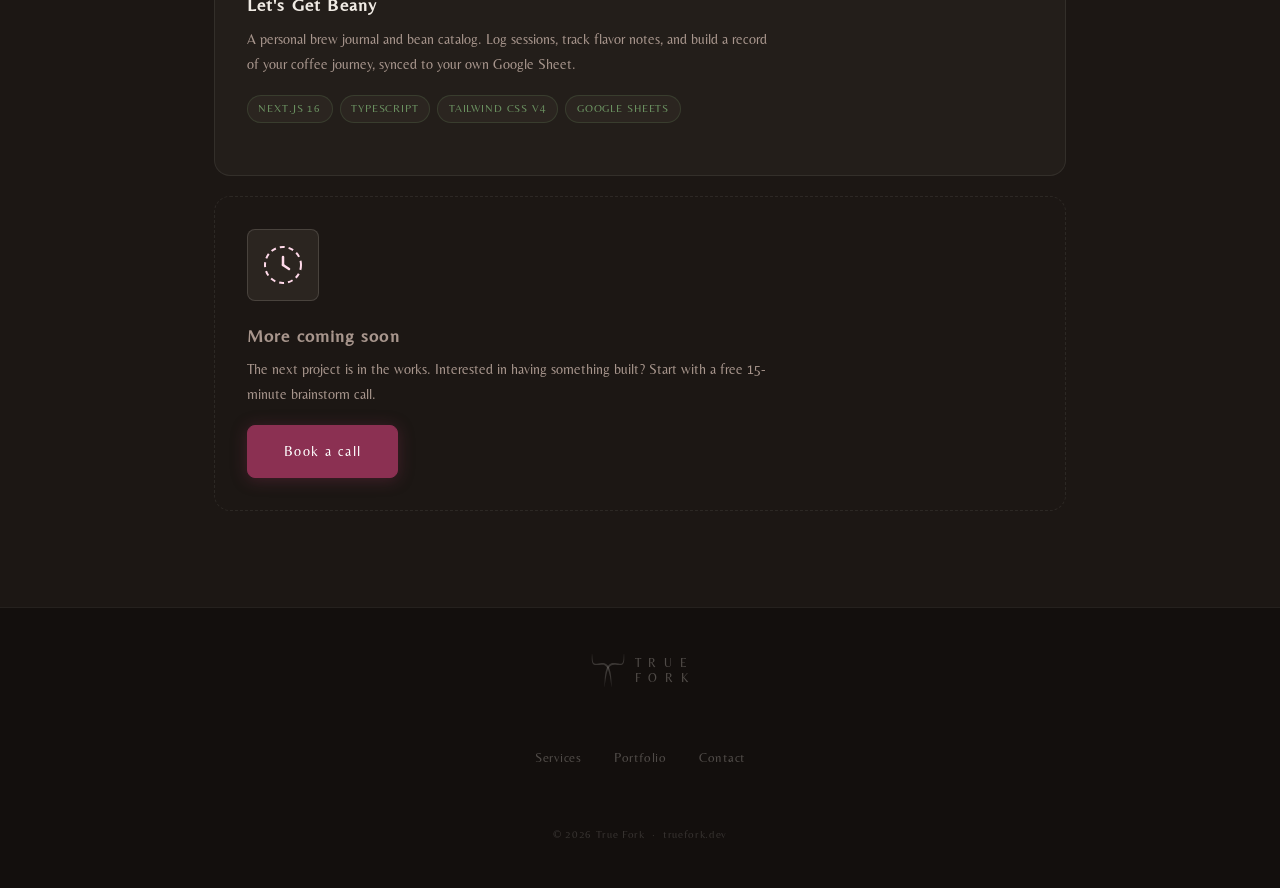
==== commit c7febcc8: "deploy: theselfstudy/truefork-src@9f08b9757340a4414ece97005ef82c0587f63fbf" ====
--- a/portfolio.html
+++ b/portfolio.html
@@ -104,7 +104,7 @@
             <span class="tag">Google Sheets</span>
           </div>
           <div class="app-links">
-            <!-- <a href="https://att.the-self-study.com" class="btn btn-outline" target="_blank" rel="noopener">Open app</a> -->
+            <a href="https://att.truefork.dev" class="btn btn-outline" target="_blank" rel="noopener">Try demo</a>
           </div>
         </div>
         <div class="app-card-meta">
@@ -133,6 +133,7 @@
           </div>
           <div class="app-links">
             <a href="https://the-self-study.com/cadence/" class="btn btn-outline" target="_blank" rel="noopener">Open app</a>
+            <a href="https://cadence.truefork.dev" class="btn btn-outline" target="_blank" rel="noopener">Try demo</a>
           </div>
         </div>
         <div class="app-card-meta">
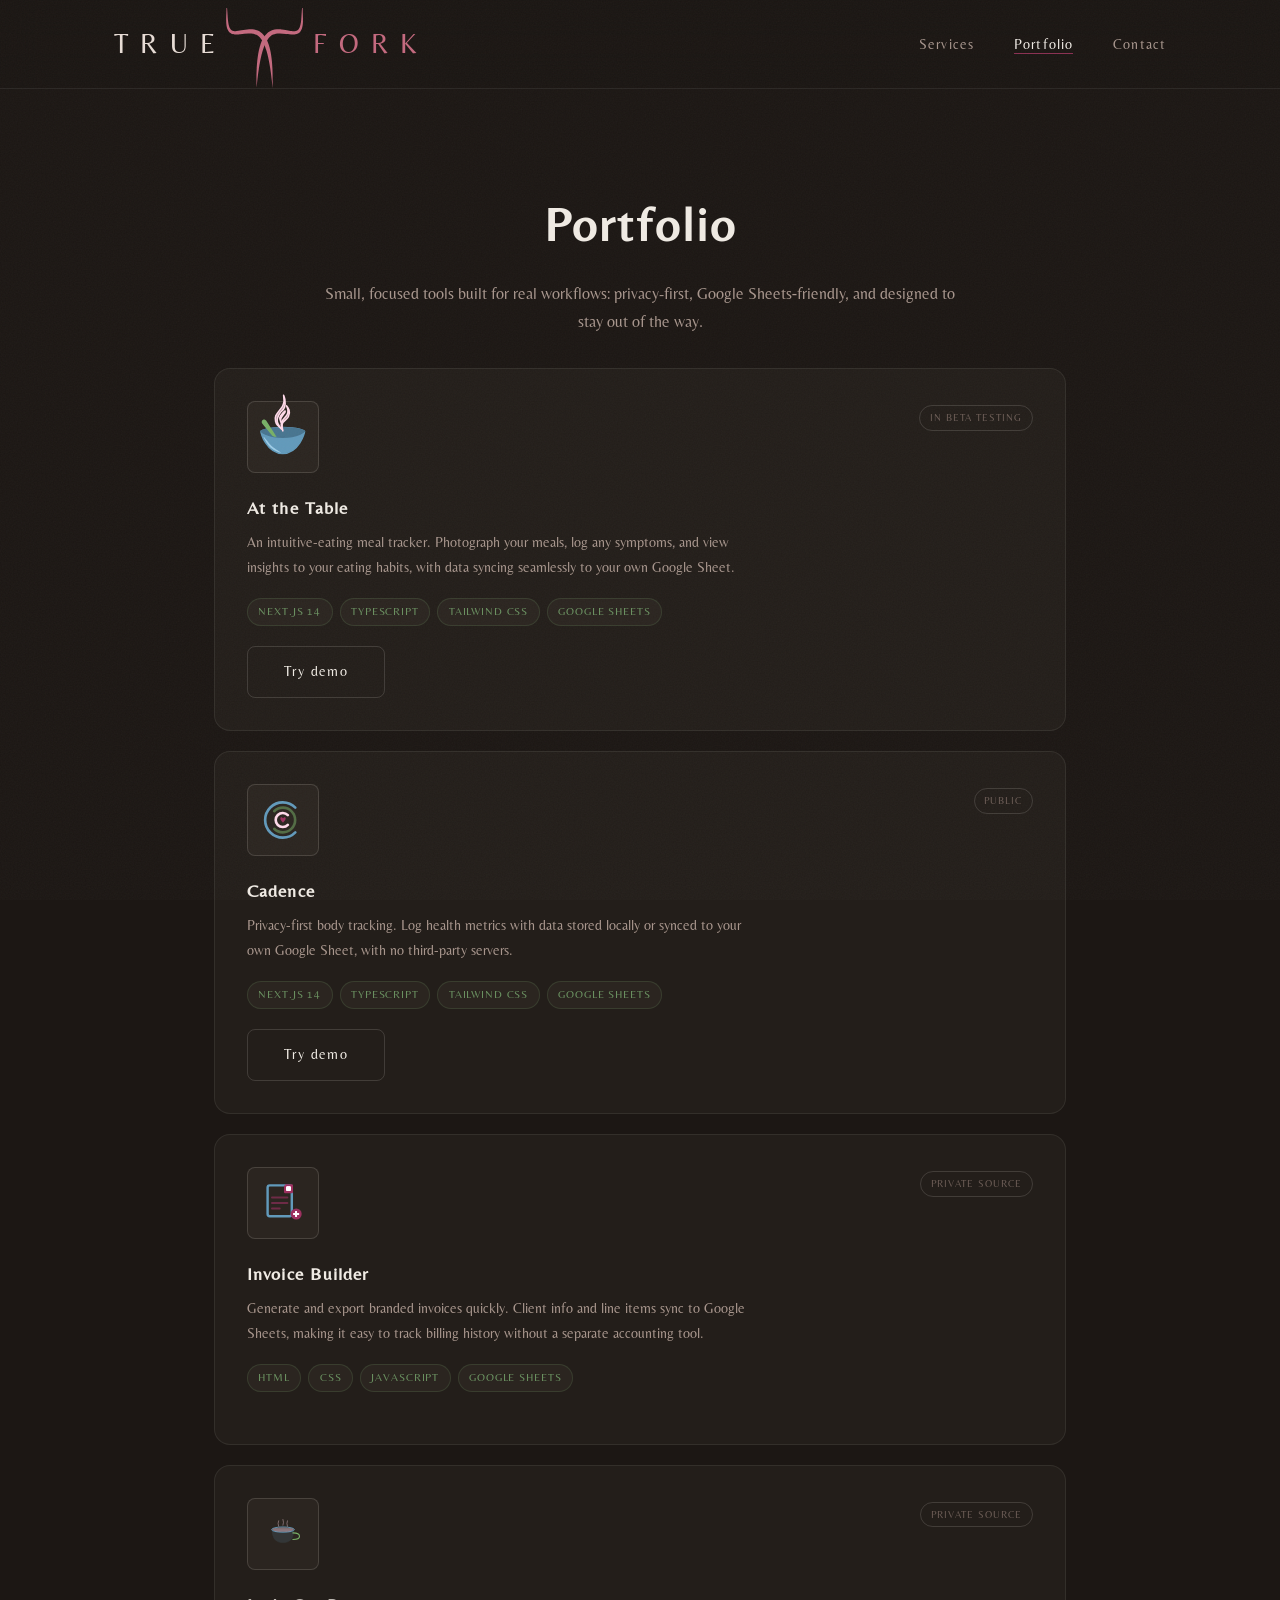
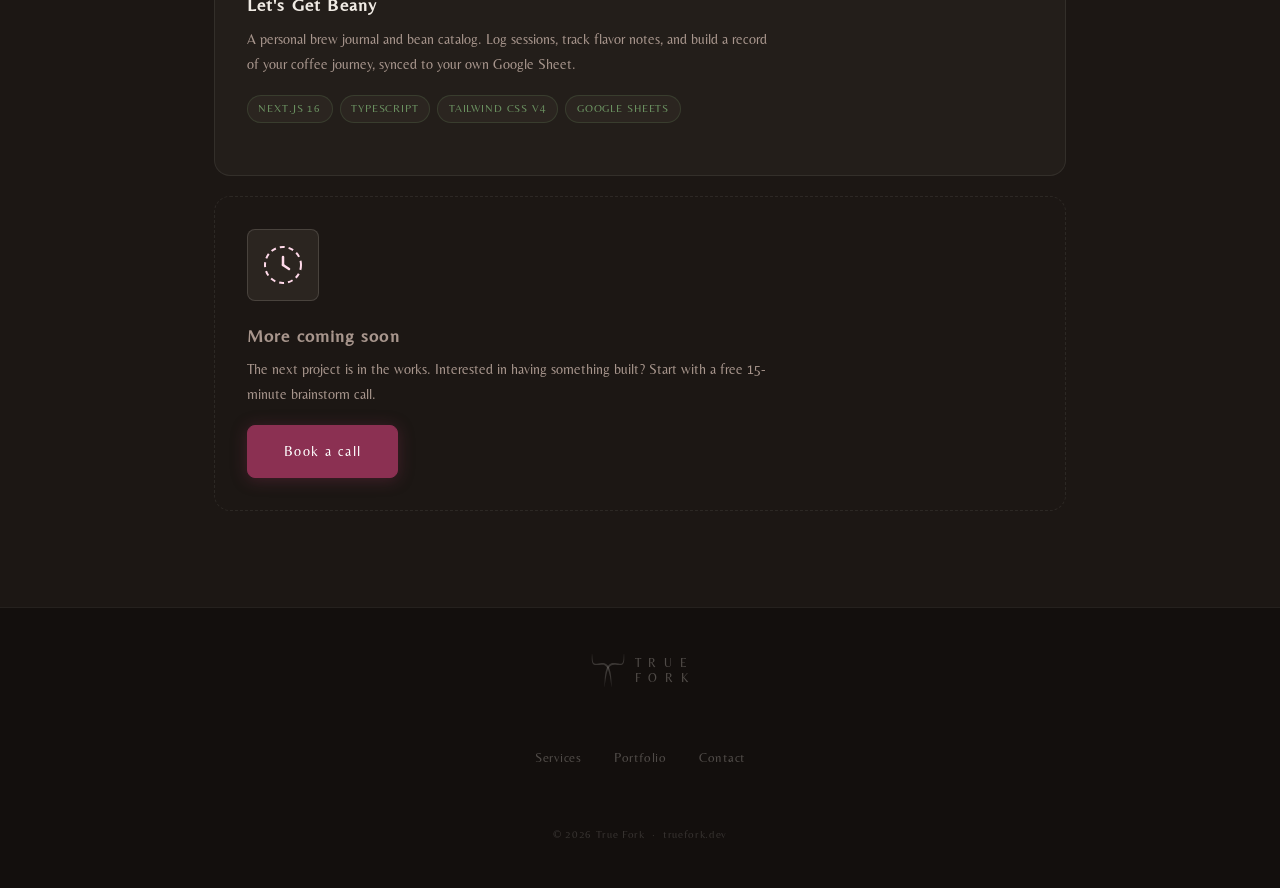
==== commit 26652171: "Deploying to main from @ theselfstudy/truefork-src@17e84ac994d97e8ce5ada6bb8173243561846328 🚀" ====
--- a/portfolio.html
+++ b/portfolio.html
@@ -132,7 +132,7 @@
             <span class="tag">Google Sheets</span>
           </div>
           <div class="app-links">
-            <a href="https://the-self-study.com/cadence/" class="btn btn-outline" target="_blank" rel="noopener">Open app</a>
+            <!-- <a href="https://the-self-study.com/cadence/" class="btn btn-outline" target="_blank" rel="noopener">Open app</a> -->
             <a href="https://cadence.truefork.dev" class="btn btn-outline" target="_blank" rel="noopener">Try demo</a>
           </div>
         </div>
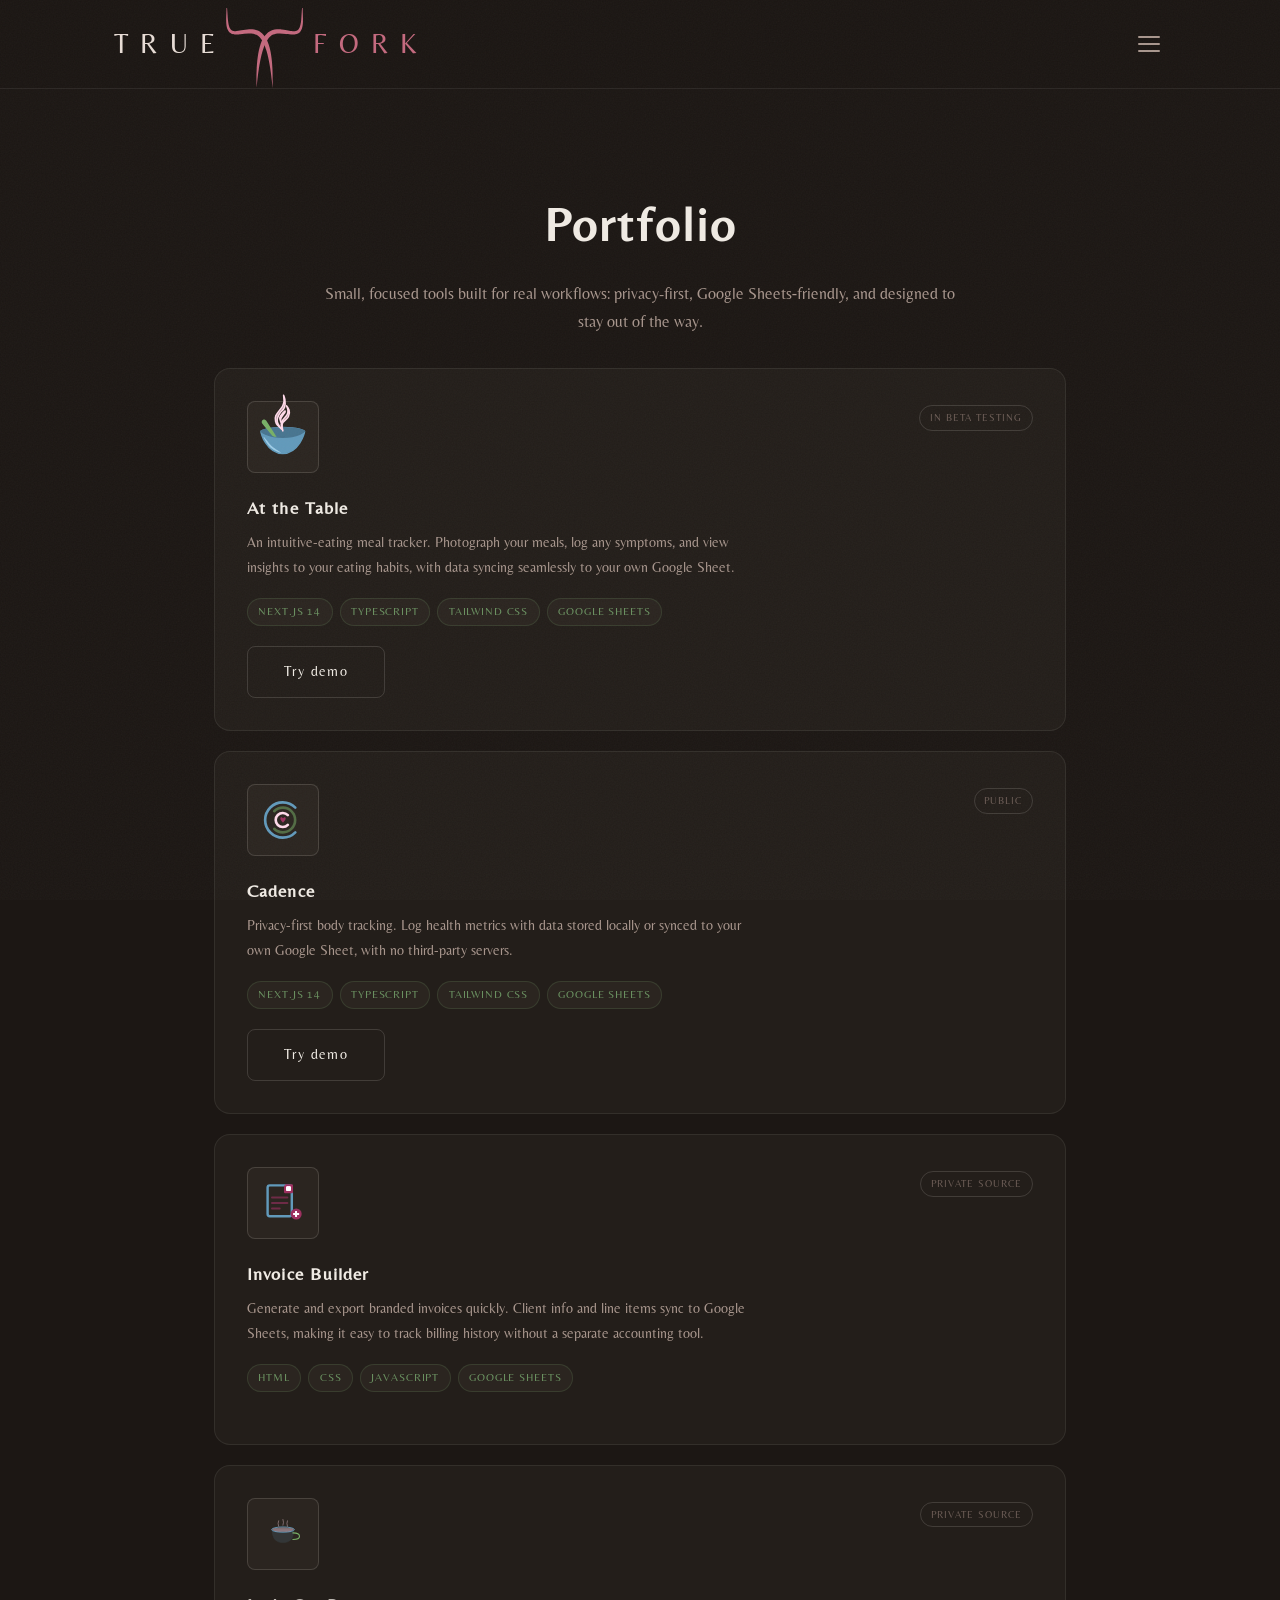
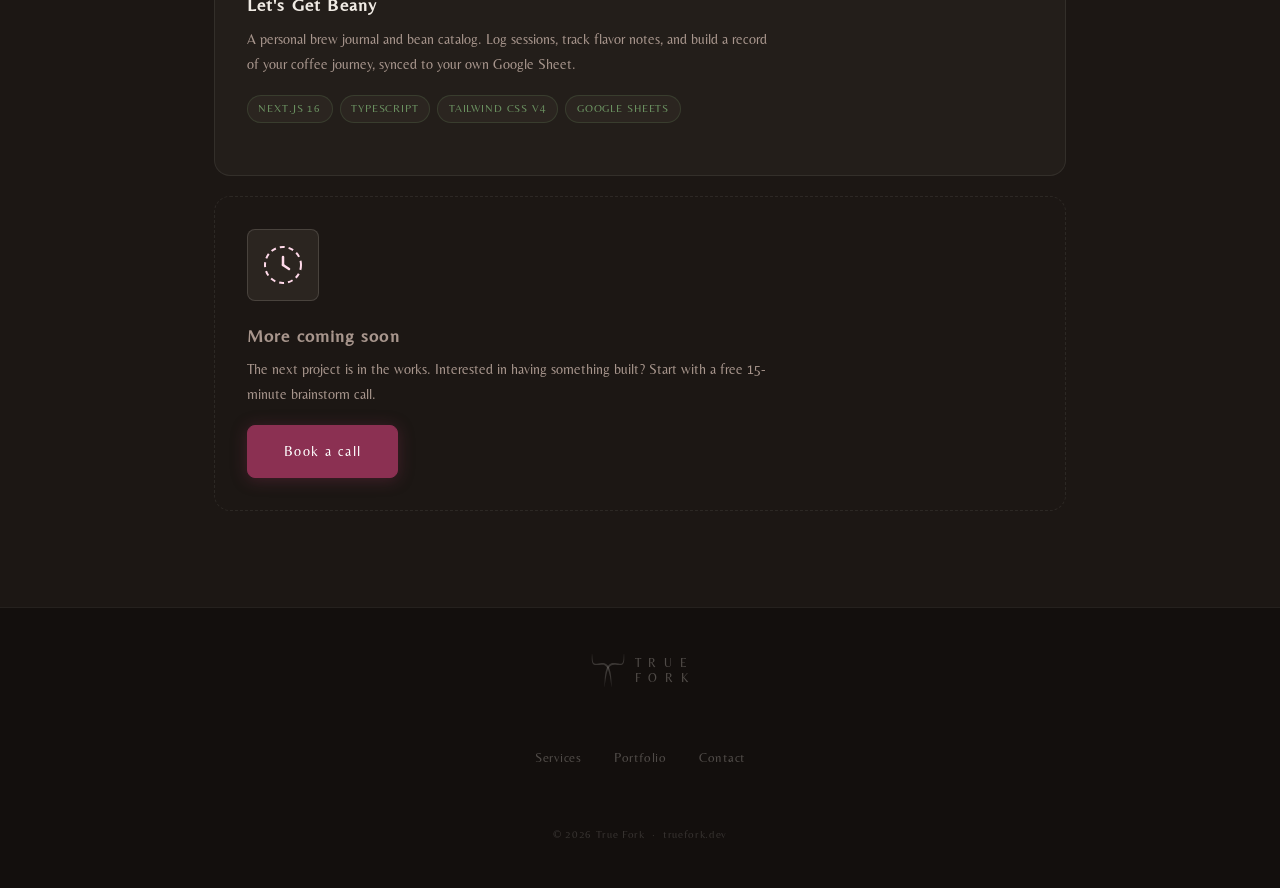
==== commit 14ad6e9f: "Deploying to main from @ theselfstudy/truefork-src@2f09d213de80504eb91cba18bb422915ada31cf0 🚀" ====
--- a/portfolio.html
+++ b/portfolio.html
@@ -32,17 +32,19 @@
         <span class="logo-fork">F O R K</span>
       </a>
 
+      <ul class="nav-links" role="list">
+        <li><a href="/">Home</a></li>
+        <li><a href="/#about">About</a></li>
+        <li><a href="/#services">Services</a></li>
+        <li><a href="portfolio.html" aria-current="page">Portfolio</a></li>
+        <li><a href="/#contact">Contact</a></li>
+      </ul>
+
       <button class="nav-toggle" aria-label="Toggle navigation" aria-expanded="false">
         <span></span>
         <span></span>
         <span></span>
       </button>
-
-      <ul class="nav-links" role="list">
-        <li><a href="/#services">Services</a></li>
-        <li><a href="portfolio.html" aria-current="page">Portfolio</a></li>
-        <li><a href="/#contact">Contact</a></li>
-      </ul>
     </nav>
   </header>
 
@@ -104,7 +106,7 @@
             <span class="tag">Google Sheets</span>
           </div>
           <div class="app-links">
-            <a href="https://att.truefork.dev" class="btn btn-outline" target="_blank" rel="noopener">Try demo</a>
+            <a href="https://demo.truefork.dev" class="btn btn-outline" target="_blank" rel="noopener">Try demo</a>
           </div>
         </div>
         <div class="app-card-meta">
@@ -133,7 +135,7 @@
           </div>
           <div class="app-links">
             <!-- <a href="https://the-self-study.com/cadence/" class="btn btn-outline" target="_blank" rel="noopener">Open app</a> -->
-            <a href="https://cadence.truefork.dev" class="btn btn-outline" target="_blank" rel="noopener">Try demo</a>
+            <a href="https://demo.truefork.dev" class="btn btn-outline" target="_blank" rel="noopener">Try demo</a>
           </div>
         </div>
         <div class="app-card-meta">
--- a/css/styles.css
+++ b/css/styles.css
@@ -40,7 +40,7 @@
   --max-w:    1100px;
   --radius:   8px;
   --radius-lg: 16px;
-  --diag:     80px;
+  --diag:     140px;
 }
 
 /* ============================================================
@@ -82,7 +82,7 @@
   position: sticky;
   top: 0;
   z-index: 100;
-  background: rgba(28, 23, 20, 0.82);
+  background: rgba(28, 23, 20, 0.97);
   backdrop-filter: blur(18px);
   -webkit-backdrop-filter: blur(18px);
   border-bottom: 1px solid var(--color-border);
@@ -117,6 +117,11 @@
   color: var(--logo-fork);
 }
 
+@media (max-width: 640px) {
+  .logo-icon { height: 78px; }
+  .logo-true, .logo-fork { font-size: 1.3rem; }
+}
+
 @keyframes tine-reveal {
   from { clip-path: inset(0 100% 0 0); }
   to   { clip-path: inset(0 0%   0 0); }
@@ -153,9 +158,23 @@
 /* ---- Nav links ---- */
 
 .nav-links {
-  display: flex;
-  gap: 2.5rem;
+  /* Desktop: collapsed inline strip to the left of the hamburger */
+  display: flex;
+  flex-direction: row;
+  gap: 2rem;
   margin-left: auto;
+  margin-right: 1.25rem;
+  max-width: 0;
+  overflow: hidden;
+  opacity: 0;
+  white-space: nowrap;
+  transition: max-width 0.35s cubic-bezier(0.4, 0, 0.2, 1),
+              opacity 0.25s ease;
+}
+
+.nav-links.is-open {
+  max-width: 600px;
+  opacity: 1;
 }
 
 .nav-links a {
@@ -179,20 +198,20 @@
   transition: width 0.25s ease;
 }
 
-.nav-links a:hover                    { color: var(--color-text); }
-.nav-links a:hover::after             { width: 100%; }
-.nav-links a[aria-current="page"]     { color: var(--color-text); }
+.nav-links a:hover                       { color: var(--color-text); }
+.nav-links a:hover::after                { width: 100%; }
+.nav-links a[aria-current="page"]        { color: var(--color-text); }
 .nav-links a[aria-current="page"]::after { width: 100%; }
 
-/* ---- Hamburger ---- */
+/* ---- Hamburger (all sizes) ---- */
 
 .nav-toggle {
-  display: none;
+  display: flex;
   flex-direction: column;
   justify-content: center;
   gap: 5px;
   padding: 4px;
-  margin-left: auto;
+  flex-shrink: 0;
   width: 32px;
   height: 32px;
 }
@@ -206,8 +225,14 @@
   transition: transform 0.3s ease, opacity 0.3s ease;
 }
 
+.nav-toggle.is-open span:nth-child(1) { transform: translateY(7px)  rotate(45deg);  }
+.nav-toggle.is-open span:nth-child(2) { opacity: 0; transform: scaleX(0); }
+.nav-toggle.is-open span:nth-child(3) { transform: translateY(-7px) rotate(-45deg); }
+
+/* ---- Mobile: full-width dropdown ---- */
+
 @media (max-width: 640px) {
-  .nav-toggle { display: flex; }
+  nav { overflow: visible; }
 
   .nav-links {
     display: none;
@@ -215,12 +240,20 @@
     top: 100%;
     left: 0;
     right: 0;
+    flex-direction: column;
+    gap: 0;
+    max-width: none;
+    margin-left: 0;
+    margin-right: 0;
+    opacity: 1;
+    overflow: visible;
+    white-space: normal;
     background: rgba(28, 23, 20, 0.97);
     backdrop-filter: blur(18px);
-    flex-direction: column;
-    gap: 0;
+    -webkit-backdrop-filter: blur(18px);
     border-bottom: 1px solid var(--color-border);
     padding: 0.5rem 0;
+    transition: none;
   }
 
   .nav-links.is-open { display: flex; }
@@ -229,10 +262,6 @@
     display: block;
     padding: 0.875rem 1.5rem;
   }
-
-  .nav-toggle.is-open span:nth-child(1) { transform: translateY(7px)  rotate(45deg);  }
-  .nav-toggle.is-open span:nth-child(2) { opacity: 0; transform: scaleX(0); }
-  .nav-toggle.is-open span:nth-child(3) { transform: translateY(-7px) rotate(-45deg); }
 }
 
 /* ============================================================
@@ -240,16 +269,17 @@
    ============================================================ */
 
 .hero {
-  min-height: 100vh;
+  min-height: 90vh;
   display: flex;
   align-items: center;
   padding: 8rem 0 calc(var(--space-xl) + var(--diag) + 2rem);
   position: relative;
   overflow: hidden;
+  z-index: 1;
   background:
     radial-gradient(ellipse 70% 60% at 68% 55%, rgba(139, 48, 82, 0.1) 0%, transparent 100%),
     var(--color-bg);
-  clip-path: polygon(0 0, 100% 0, 100% calc(100% - var(--diag)), 0 100%);
+  clip-path: polygon(0 0, 100% 0, 100% 100%, 0 calc(100% - var(--diag)));
 }
 
 .hero-content {
@@ -412,6 +442,14 @@
 
 .who-i-am-photo-wrap svg { opacity: 0.22; }
 
+.who-i-am-photo {
+  width: 100%;
+  height: 100%;
+  object-fit: cover;
+  border-radius: var(--radius-lg);
+  display: block;
+}
+
 .who-i-am-photo-label {
   font-size: 0.63rem;
   letter-spacing: 0.12em;
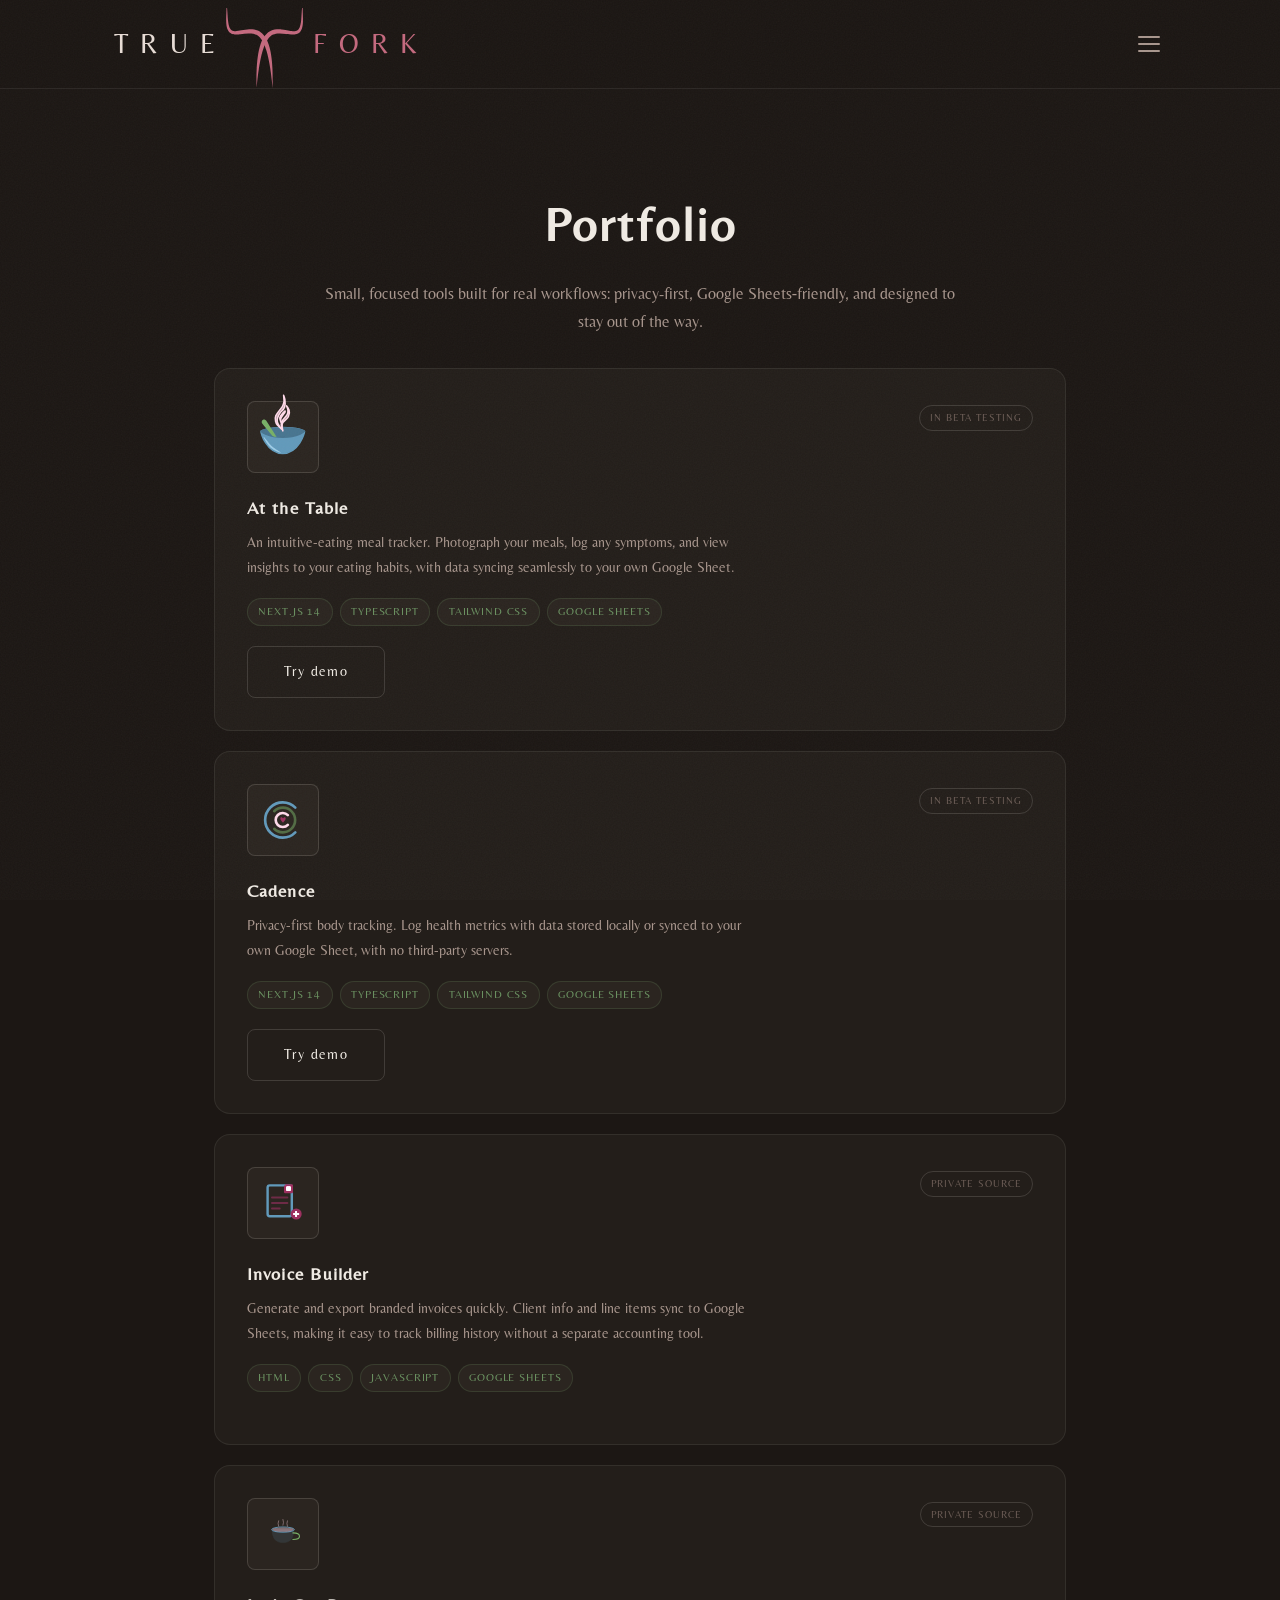
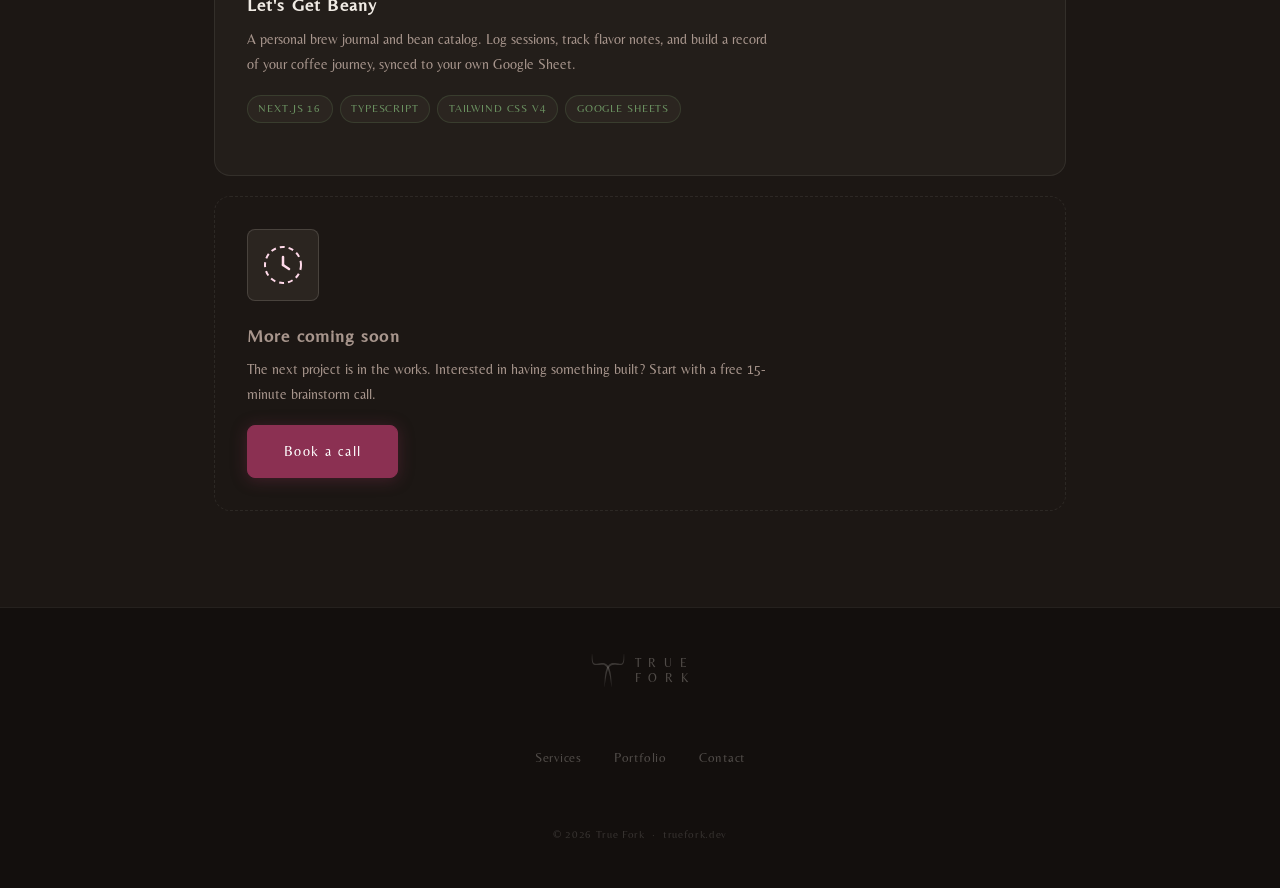
==== commit 42ba0980: "Deploying to main from @ theselfstudy/truefork-src@76c69234bd20de44c161bd1e3af247d9a5255cf8 🚀" ====
--- a/portfolio.html
+++ b/portfolio.html
@@ -139,7 +139,7 @@
           </div>
         </div>
         <div class="app-card-meta">
-          <span class="privacy-badge">Public</span>
+          <span class="privacy-badge">In Beta Testing</span>
         </div>
       </article>
 
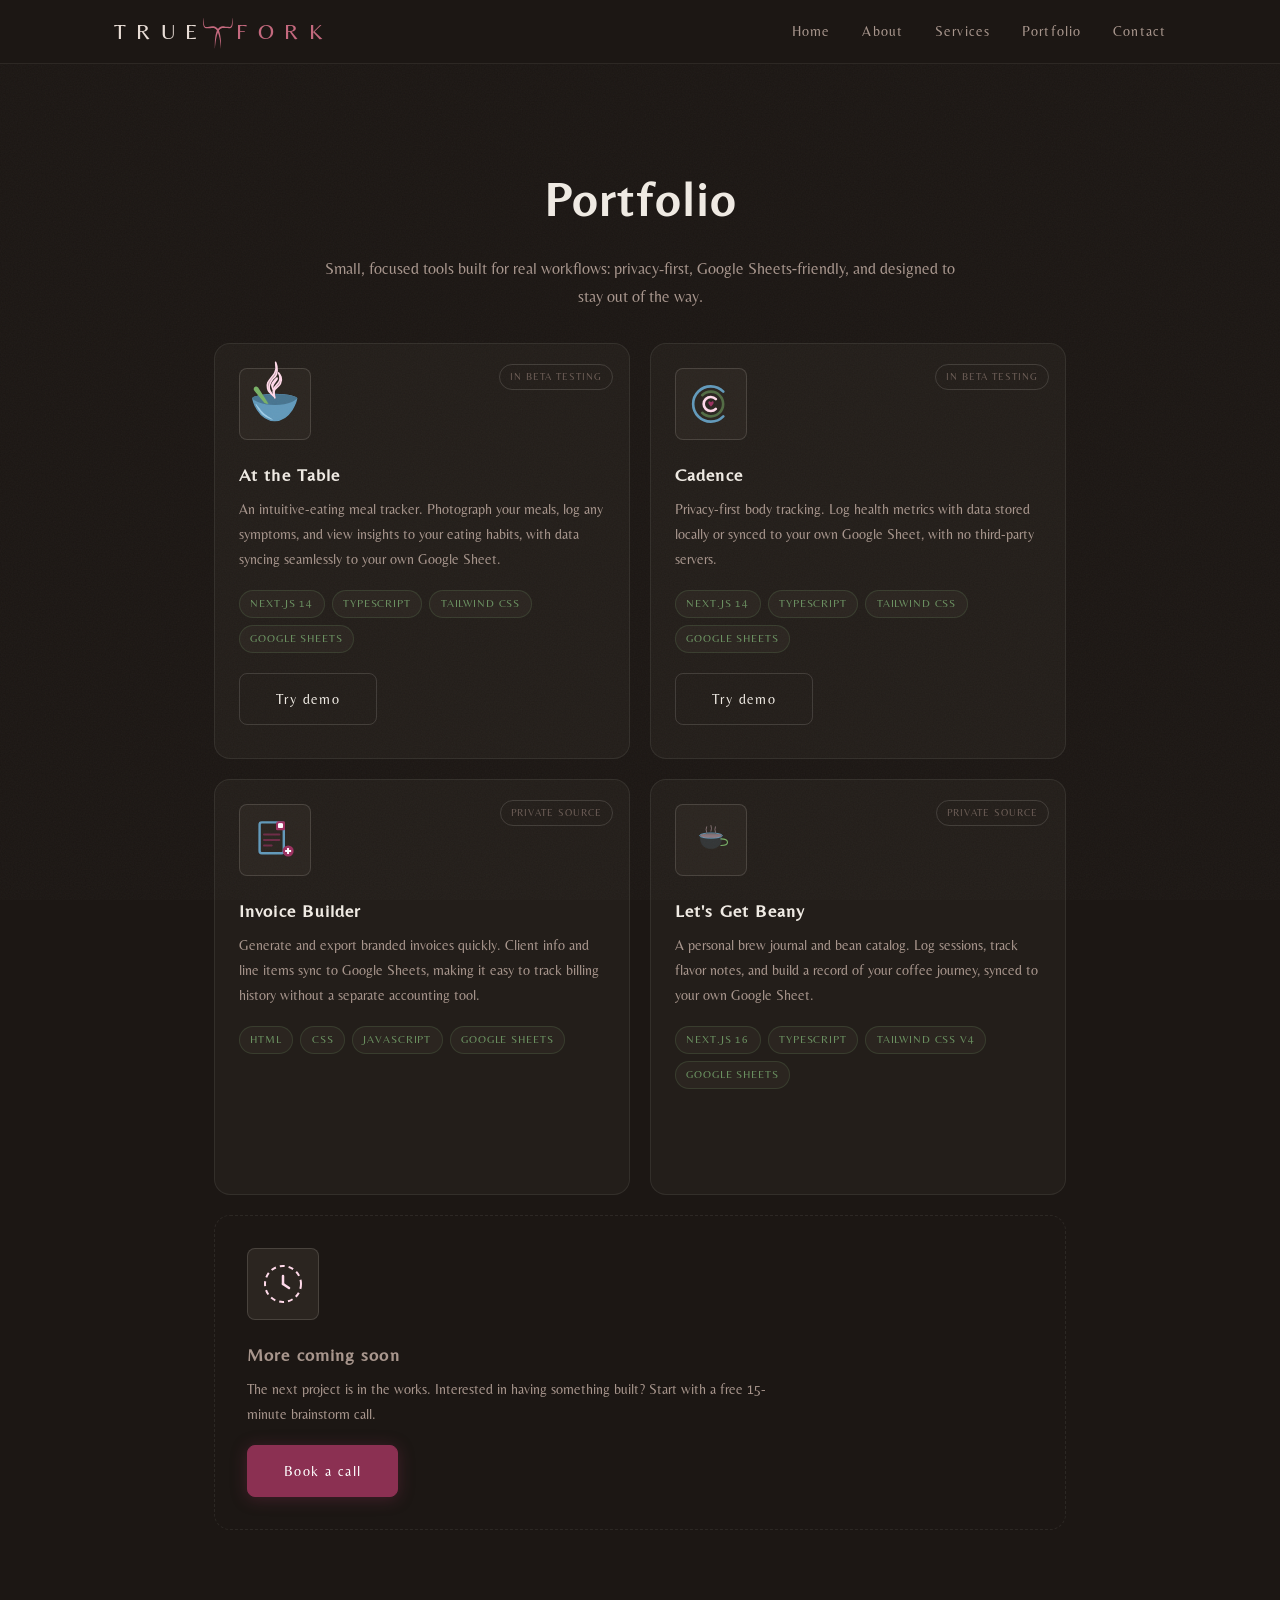
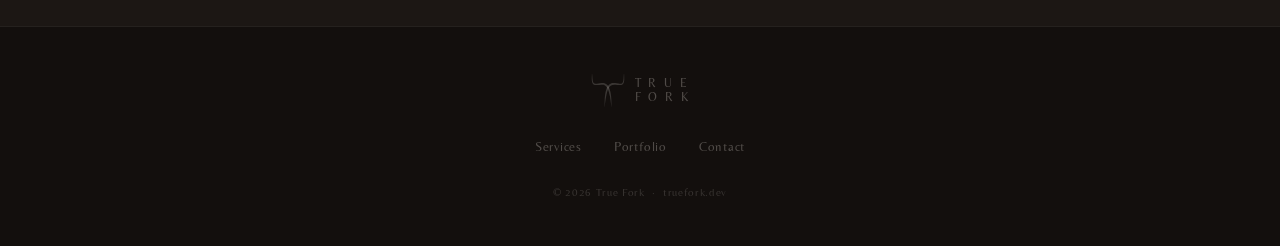
==== commit b7e250e2: "Deploying to main from @ theselfstudy/truefork-src@a706ba1035cbe34f0e0097b1da483b5680237436 🚀" ====
--- a/portfolio.html
+++ b/portfolio.html
@@ -8,7 +8,7 @@
   <link rel="preconnect" href="https://fonts.googleapis.com">
   <link rel="preconnect" href="https://fonts.gstatic.com" crossorigin>
   <link href="https://fonts.googleapis.com/css2?family=Belleza&display=swap" rel="stylesheet">
-  <link rel="stylesheet" href="css/styles.css">
+  <link rel="stylesheet" href="css/styles.css?v=5">
 </head>
 <body>
 
--- a/css/styles.css
+++ b/css/styles.css
@@ -40,7 +40,7 @@
   --max-w:    1100px;
   --radius:   8px;
   --radius-lg: 16px;
-  --diag:     140px;
+  --diag:     80px;
 }
 
 /* ============================================================
@@ -48,7 +48,8 @@
    ============================================================ */
 
 *, *::before, *::after { box-sizing: border-box; margin: 0; padding: 0; }
-html { scroll-behavior: smooth; }
+html, body { margin: 0; padding: 0; }
+html { scroll-behavior: smooth; scroll-padding-top: 72px; background: var(--color-bg); }
 
 body {
   font-family: var(--font);
@@ -56,6 +57,20 @@
   color: var(--color-text);
   line-height: 1.65;
   font-size: 1rem;
+  padding-top: 64px;
+}
+
+/* Scroll progress bar */
+#scroll-progress {
+  position: fixed;
+  top: 0;
+  left: 0;
+  width: 0%;
+  height: 2px;
+  background: linear-gradient(to right, var(--color-accent), var(--logo-fork));
+  z-index: 101;
+  opacity: 0.7;
+  transition: width 0.1s linear;
 }
 
 /* Grain texture overlay */
@@ -64,9 +79,9 @@
   position: fixed;
   inset: 0;
   z-index: 9998;
-  pointer-events: none;
   opacity: 0.038;
   background-image: url("data:image/svg+xml,%3Csvg xmlns=%22http://www.w3.org/2000/svg%22 width=%22300%22 height=%22300%22%3E%3Cfilter id=%22noise%22%3E%3CfeTurbulence type=%22fractalNoise%22 baseFrequency=%220.75%22 numOctaves=%224%22 stitchTiles=%22stitch%22/%3E%3C/filter%3E%3Crect width=%22300%22 height=%22300%22 filter=%22url(%23noise)%22/%3E%3C/svg%3E");
+  pointer-events: none;
 }
 
 img, svg { display: block; max-width: 100%; }
@@ -79,12 +94,13 @@
    ============================================================ */
 
 header {
-  position: sticky;
+  position: fixed;
   top: 0;
-  z-index: 100;
-  background: rgba(28, 23, 20, 0.97);
-  backdrop-filter: blur(18px);
-  -webkit-backdrop-filter: blur(18px);
+  left: 0;
+  right: 0;
+  height: 64px;
+  z-index: 9999;
+  background: #1c1714;
   border-bottom: 1px solid var(--color-border);
 }
 
@@ -92,12 +108,10 @@
   max-width: var(--max-w);
   margin: 0 auto;
   padding: 0 1.5rem;
-  height: 88px;
+  height: 100%;
   display: flex;
   align-items: center;
-  gap: 1.5rem;
-  position: relative;
-  overflow: hidden;
+  justify-content: space-between;
 }
 
 /* ---- Logo ---- */
@@ -112,14 +126,26 @@
 
 .logo-icon {
   width: auto;
-  height: 130px;
+  height: 50px;
   flex-shrink: 0;
   color: var(--logo-fork);
 }
 
-@media (max-width: 640px) {
-  .logo-icon { height: 78px; }
-  .logo-true, .logo-fork { font-size: 1.3rem; }
+.logo-true,
+.logo-fork {
+  line-height: 1;
+}
+
+.logo-true {
+  font-size: 1.4rem;
+  letter-spacing: 0.10em;
+  color: var(--logo-true);
+}
+
+.logo-fork {
+  font-size: 1.4rem;
+  letter-spacing: 0.10em;
+  color: var(--logo-fork);
 }
 
 @keyframes tine-reveal {
@@ -138,43 +164,12 @@
              calc(var(--draw-speed) * 0.35) backwards;
 }
 
-.logo-true,
-.logo-fork {
-  line-height: 1;
-}
-
-.logo-true {
-  font-size: 1.7rem;
-  letter-spacing: 0.10em;
-  color: var(--logo-true);
-}
-
-.logo-fork {
-  font-size: 1.7rem;
-  letter-spacing: 0.10em;
-  color: var(--logo-fork);
-}
-
-/* ---- Nav links ---- */
+/* ---- Nav links (desktop) ---- */
 
 .nav-links {
-  /* Desktop: collapsed inline strip to the left of the hamburger */
-  display: flex;
-  flex-direction: row;
+  display: flex;
   gap: 2rem;
-  margin-left: auto;
-  margin-right: 1.25rem;
-  max-width: 0;
-  overflow: hidden;
-  opacity: 0;
-  white-space: nowrap;
-  transition: max-width 0.35s cubic-bezier(0.4, 0, 0.2, 1),
-              opacity 0.25s ease;
-}
-
-.nav-links.is-open {
-  max-width: 600px;
-  opacity: 1;
+  list-style: none;
 }
 
 .nav-links a {
@@ -183,37 +178,21 @@
   letter-spacing: 0.08em;
   color: var(--color-text-muted);
   transition: color 0.2s;
-  position: relative;
-  padding-bottom: 2px;
-}
-
-.nav-links a::after {
-  content: '';
-  position: absolute;
-  bottom: 0;
-  left: 0;
-  width: 0;
-  height: 1px;
-  background: var(--color-accent);
-  transition: width 0.25s ease;
-}
-
-.nav-links a:hover                       { color: var(--color-text); }
-.nav-links a:hover::after                { width: 100%; }
-.nav-links a[aria-current="page"]        { color: var(--color-text); }
-.nav-links a[aria-current="page"]::after { width: 100%; }
-
-/* ---- Hamburger (all sizes) ---- */
+}
+
+.nav-links a:hover { color: var(--color-text); }
+
+/* ---- Hamburger (mobile only) ---- */
 
 .nav-toggle {
-  display: flex;
+  display: none;
   flex-direction: column;
   justify-content: center;
   gap: 5px;
   padding: 4px;
-  flex-shrink: 0;
   width: 32px;
   height: 32px;
+  flex-shrink: 0;
 }
 
 .nav-toggle span {
@@ -222,46 +201,44 @@
   height: 2px;
   background: var(--color-text-muted);
   border-radius: 2px;
-  transition: transform 0.3s ease, opacity 0.3s ease;
-}
-
-.nav-toggle.is-open span:nth-child(1) { transform: translateY(7px)  rotate(45deg);  }
-.nav-toggle.is-open span:nth-child(2) { opacity: 0; transform: scaleX(0); }
+  transition: transform 0.25s ease, opacity 0.25s ease;
+}
+
+.nav-toggle.is-open span:nth-child(1) { transform: translateY(7px)  rotate(45deg); }
+.nav-toggle.is-open span:nth-child(2) { opacity: 0; }
 .nav-toggle.is-open span:nth-child(3) { transform: translateY(-7px) rotate(-45deg); }
 
-/* ---- Mobile: full-width dropdown ---- */
+/* ---- Mobile ---- */
 
 @media (max-width: 640px) {
-  nav { overflow: visible; }
+  .nav-toggle { display: flex; }
 
   .nav-links {
     display: none;
-    position: absolute;
-    top: 100%;
+    position: fixed;
+    top: 64px;
     left: 0;
     right: 0;
     flex-direction: column;
     gap: 0;
-    max-width: none;
-    margin-left: 0;
-    margin-right: 0;
-    opacity: 1;
-    overflow: visible;
-    white-space: normal;
-    background: rgba(28, 23, 20, 0.97);
-    backdrop-filter: blur(18px);
-    -webkit-backdrop-filter: blur(18px);
+    background: #1c1714;
     border-bottom: 1px solid var(--color-border);
-    padding: 0.5rem 0;
-    transition: none;
+    z-index: 9998;
   }
 
   .nav-links.is-open { display: flex; }
 
   .nav-links a {
     display: block;
-    padding: 0.875rem 1.5rem;
-  }
+    padding: 1rem 1.5rem;
+    border-top: 1px solid var(--color-border);
+  }
+}
+
+/* ---- Nav backdrop ---- */
+
+.nav-backdrop {
+  display: none;
 }
 
 /* ============================================================
@@ -269,7 +246,7 @@
    ============================================================ */
 
 .hero {
-  min-height: 90vh;
+  min-height: 100vh;
   display: flex;
   align-items: center;
   padding: 8rem 0 calc(var(--space-xl) + var(--diag) + 2rem);
@@ -279,7 +256,7 @@
   background:
     radial-gradient(ellipse 70% 60% at 68% 55%, rgba(139, 48, 82, 0.1) 0%, transparent 100%),
     var(--color-bg);
-  clip-path: polygon(0 0, 100% 0, 100% 100%, 0 calc(100% - var(--diag)));
+  clip-path: polygon(0 0, 100% 0, 100% calc(100% - var(--diag)), 0 100%);
 }
 
 .hero-content {
@@ -647,6 +624,28 @@
 }
 
 /* ============================================================
+   PORTFOLIO SECTION (main page)
+   ============================================================ */
+
+.portfolio {
+  background: rgba(35, 30, 26, 0.75);
+  padding: var(--space-xl) 1.5rem;
+}
+
+.portfolio-inner {
+  max-width: var(--max-w);
+  margin: 0 auto;
+}
+
+.portfolio-intro {
+  font-size: 1rem;
+  color: var(--color-text-muted);
+  line-height: 1.75;
+  max-width: 560px;
+  margin-bottom: var(--space-lg);
+}
+
+/* ============================================================
    CONTACT / CTA
    ============================================================ */
 
@@ -793,6 +792,7 @@
   margin: 0 auto;
   padding: 0 1.5rem var(--space-xl);
   display: grid;
+  grid-template-columns: repeat(2, 1fr);
   gap: 1.25rem;
 }
 
@@ -807,13 +807,24 @@
   grid-template-columns: 1fr auto;
   gap: 1.5rem;
   align-items: start;
-  transition: border-color 0.2s, box-shadow 0.2s;
+  opacity: 0;
+  transform: translateY(22px);
+  transition: border-color 0.2s, box-shadow 0.2s,
+              opacity 0.55s ease, transform 0.55s ease;
 }
 
 .app-card:hover {
   border-color: rgba(91, 138, 158, 0.3);
   box-shadow: 0 6px 32px rgba(0, 0, 0, 0.4);
 }
+
+.app-card.is-visible { opacity: 1; transform: translateY(0); }
+
+.app-card:nth-child(1).is-visible { transition-delay: 0ms; }
+.app-card:nth-child(2).is-visible { transition-delay: 80ms; }
+.app-card:nth-child(3).is-visible { transition-delay: 160ms; }
+.app-card:nth-child(4).is-visible { transition-delay: 240ms; }
+.app-card:nth-child(5).is-visible { transition-delay: 300ms; }
 
 .app-icon {
   display: inline-flex;
@@ -899,6 +910,64 @@
 
 .app-card.coming-soon .app-name { color: var(--color-text-muted); }
 
+/* ---- 2x2 square cards in portfolio section ---- */
+
+.portfolio-grid .app-card {
+  display: flex;
+  flex-direction: column;
+  aspect-ratio: 1;
+  overflow: hidden;
+  position: relative;
+  padding: 1.5rem;
+  gap: 0;
+}
+
+.portfolio-grid .app-card .app-card-body {
+  display: flex;
+  flex-direction: column;
+  flex: 1;
+  min-height: 0;
+}
+
+.portfolio-grid .app-card .app-card-meta {
+  position: absolute;
+  top: 1rem;
+  right: 1rem;
+}
+
+.portfolio-grid .app-card .app-desc {
+  display: -webkit-box;
+  -webkit-line-clamp: 3;
+  -webkit-box-orient: vertical;
+  overflow: hidden;
+}
+
+.portfolio-grid .app-card.coming-soon {
+  grid-column: span 2;
+  aspect-ratio: unset;
+  display: grid;
+  grid-template-columns: 1fr auto;
+  align-items: start;
+  padding: 2rem;
+}
+
+.portfolio-grid .app-card.coming-soon .app-card-body {
+  display: block;
+}
+
+@media (max-width: 640px) {
+  .portfolio-grid {
+    grid-template-columns: 1fr;
+  }
+  .portfolio-grid .app-card {
+    aspect-ratio: unset;
+  }
+  .portfolio-grid .app-card.coming-soon {
+    grid-column: span 1;
+    grid-template-columns: 1fr;
+  }
+}
+
 @media (max-width: 540px) {
   .app-card { grid-template-columns: 1fr; }
   .app-card-meta { align-items: flex-start; }
@@ -909,7 +978,8 @@
    ============================================================ */
 
 @media (prefers-reduced-motion: reduce) {
-  .service-card {
+  .service-card,
+  .app-card {
     opacity: 1;
     transform: none;
     transition: border-color 0.2s, box-shadow 0.2s;
